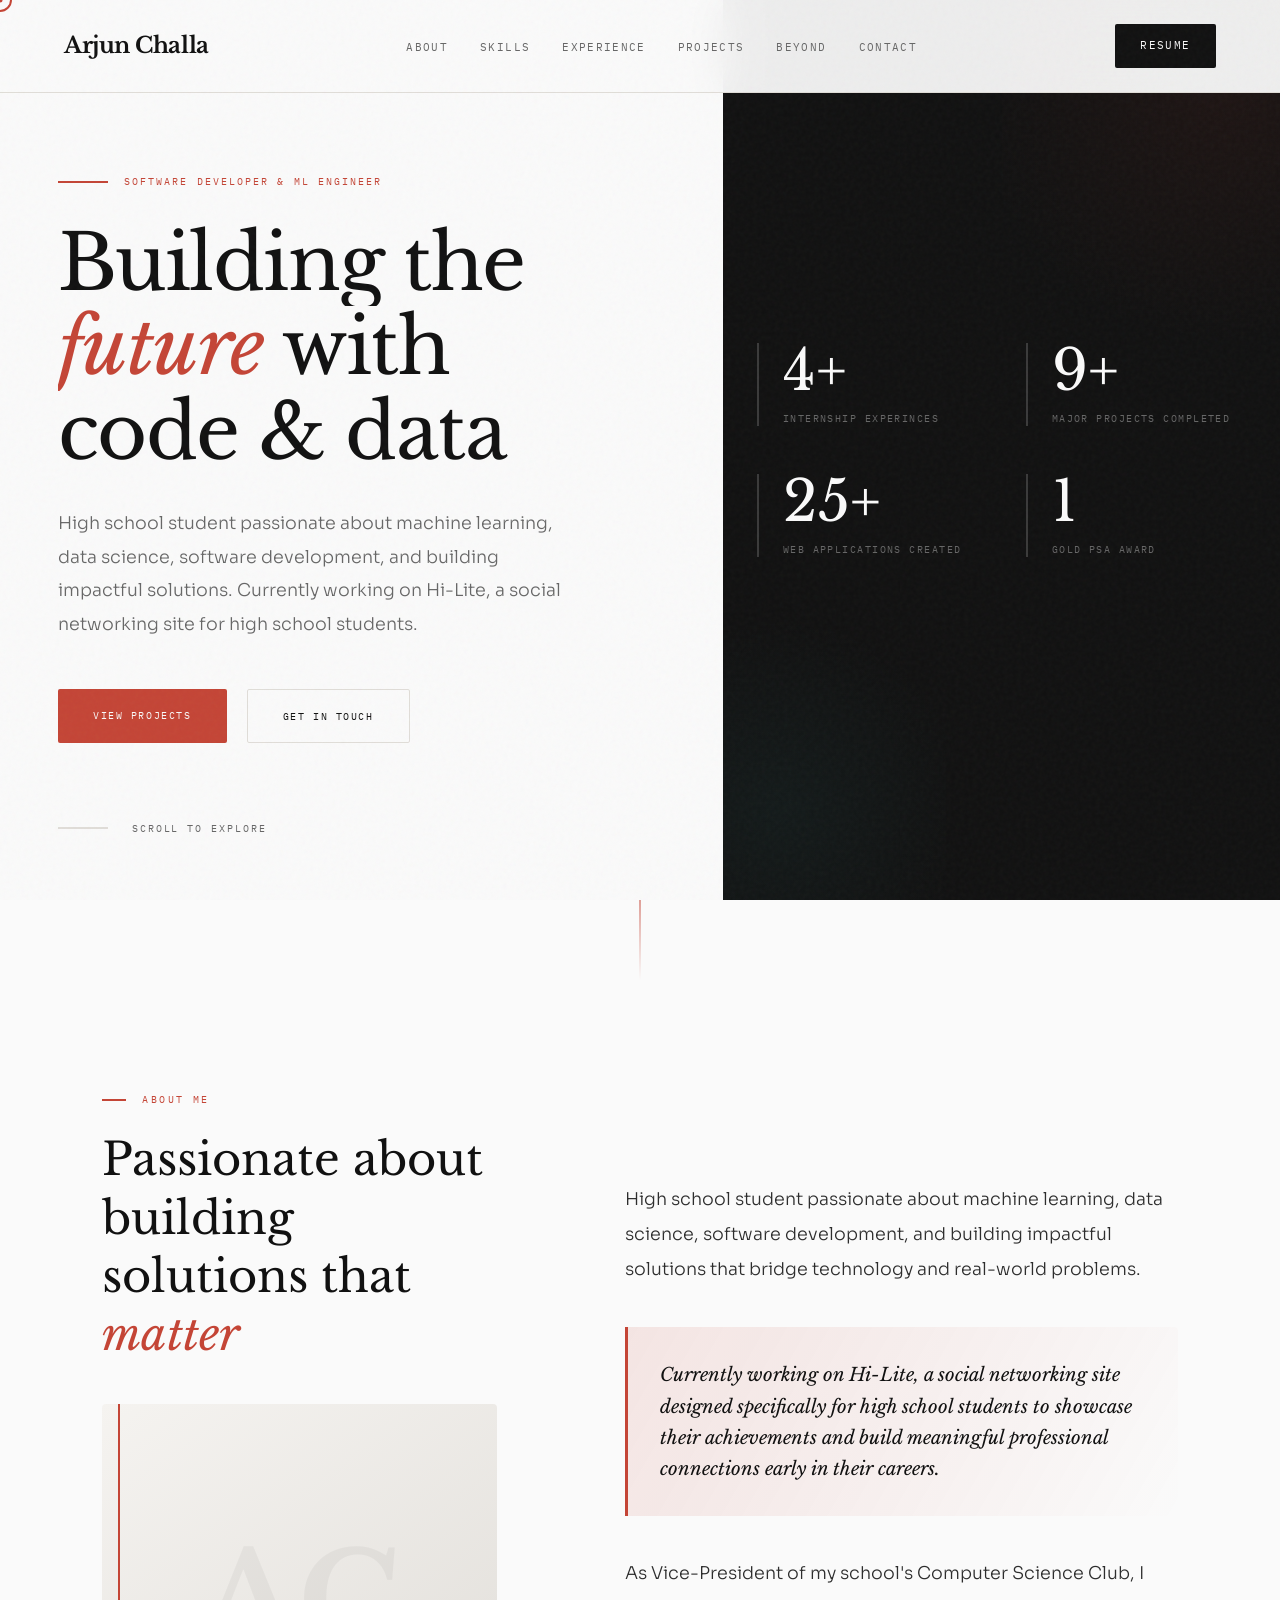
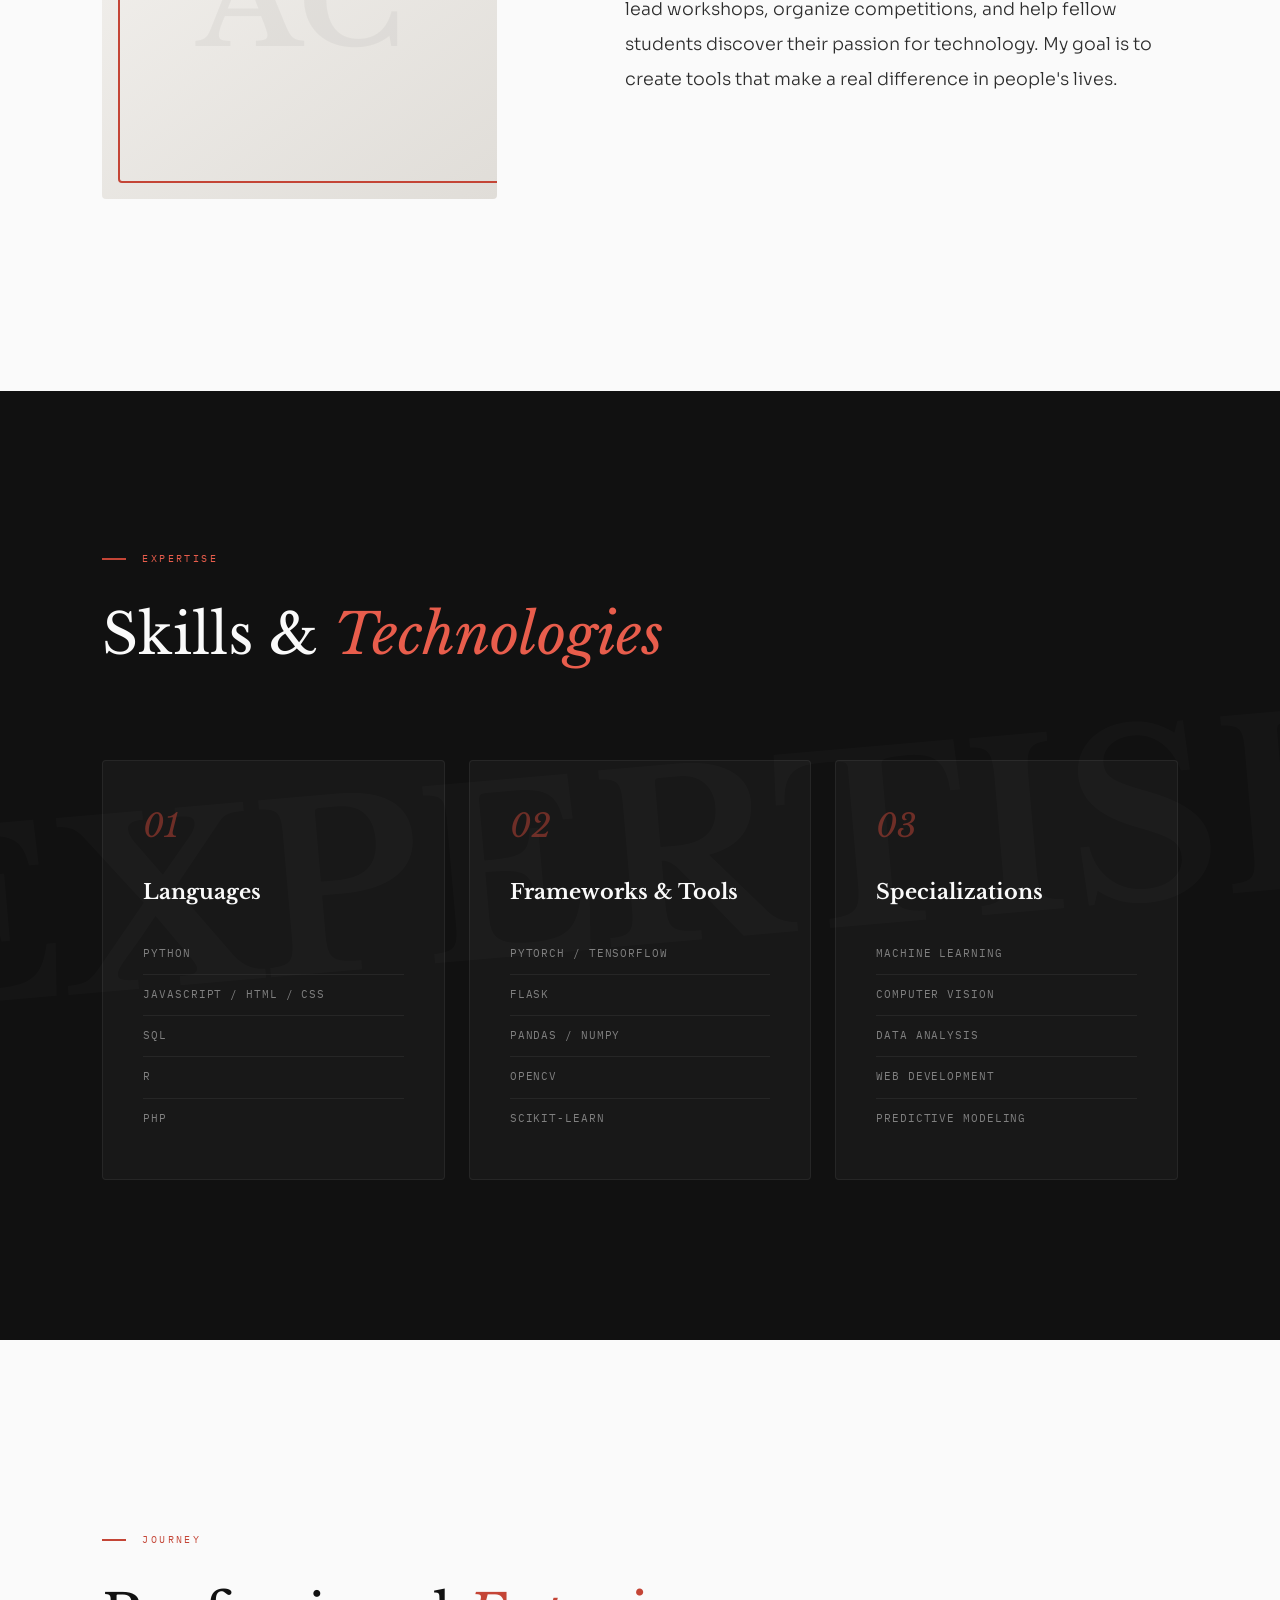
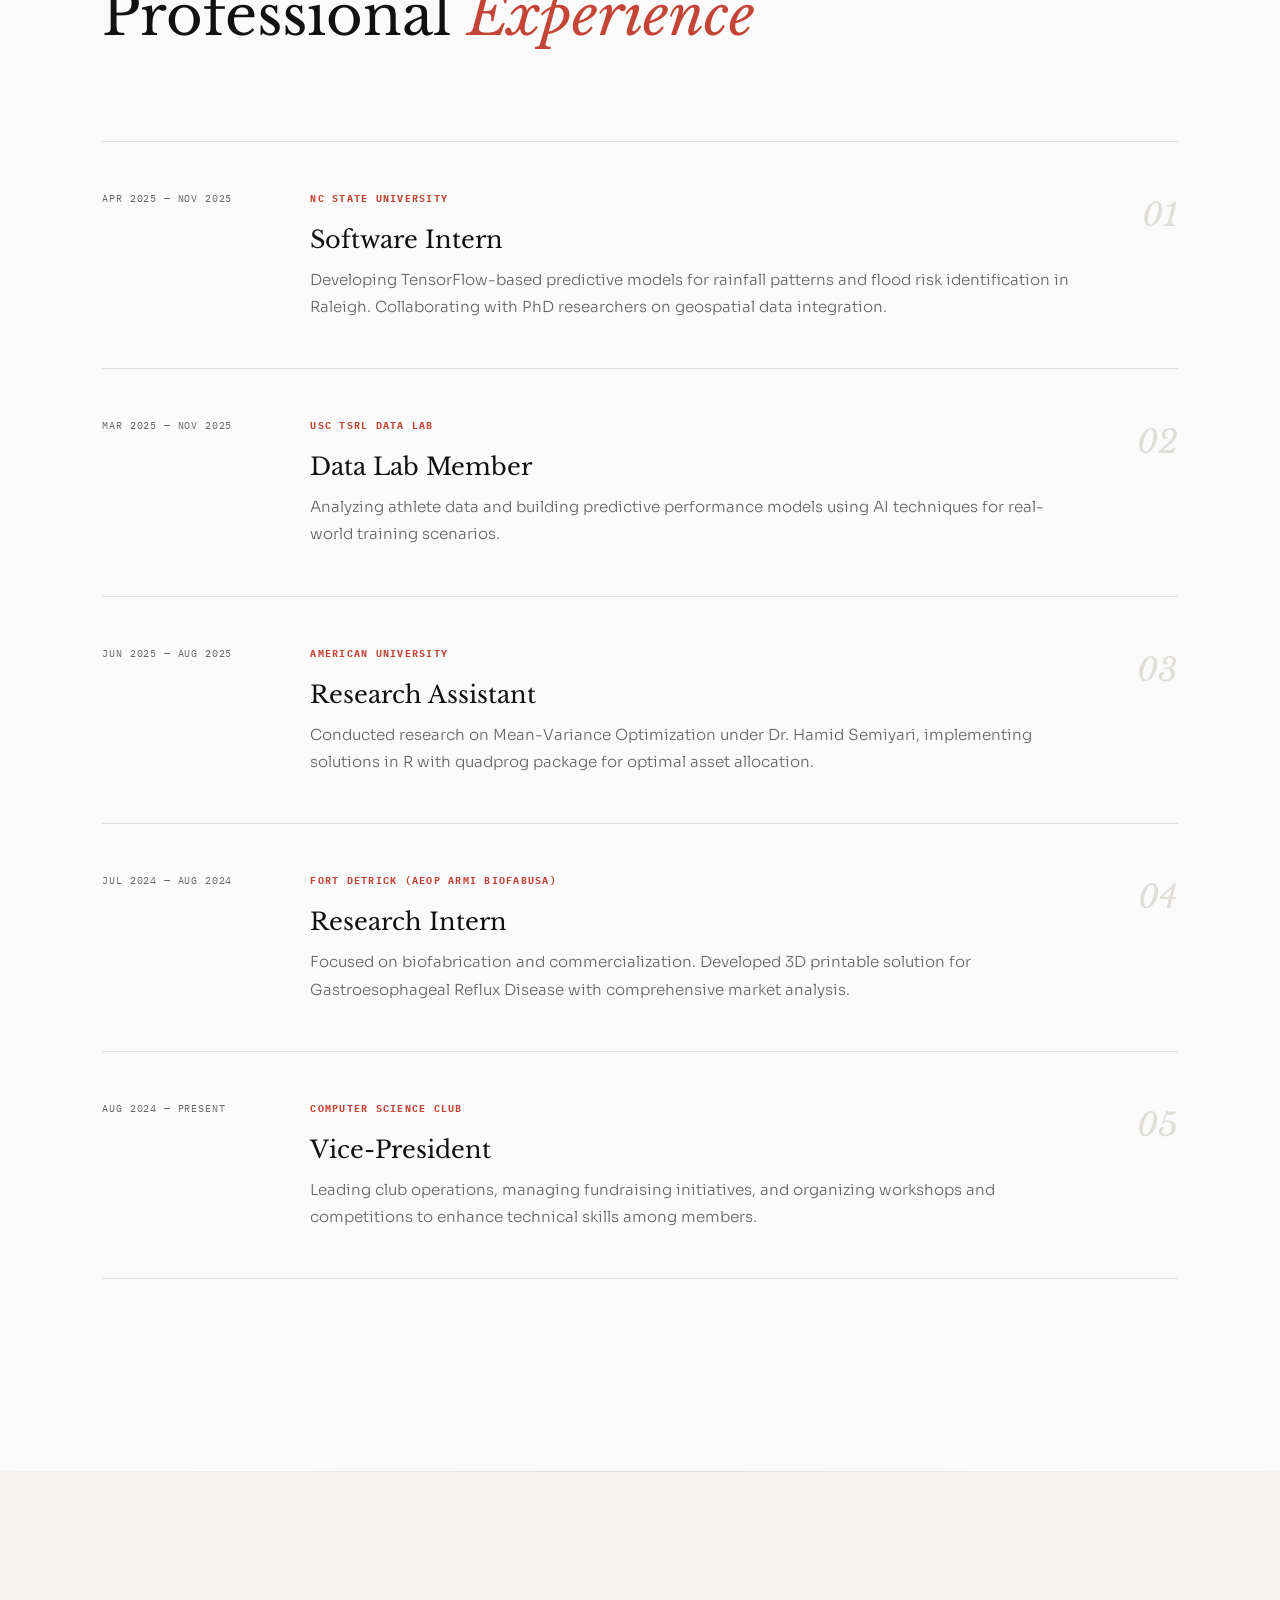
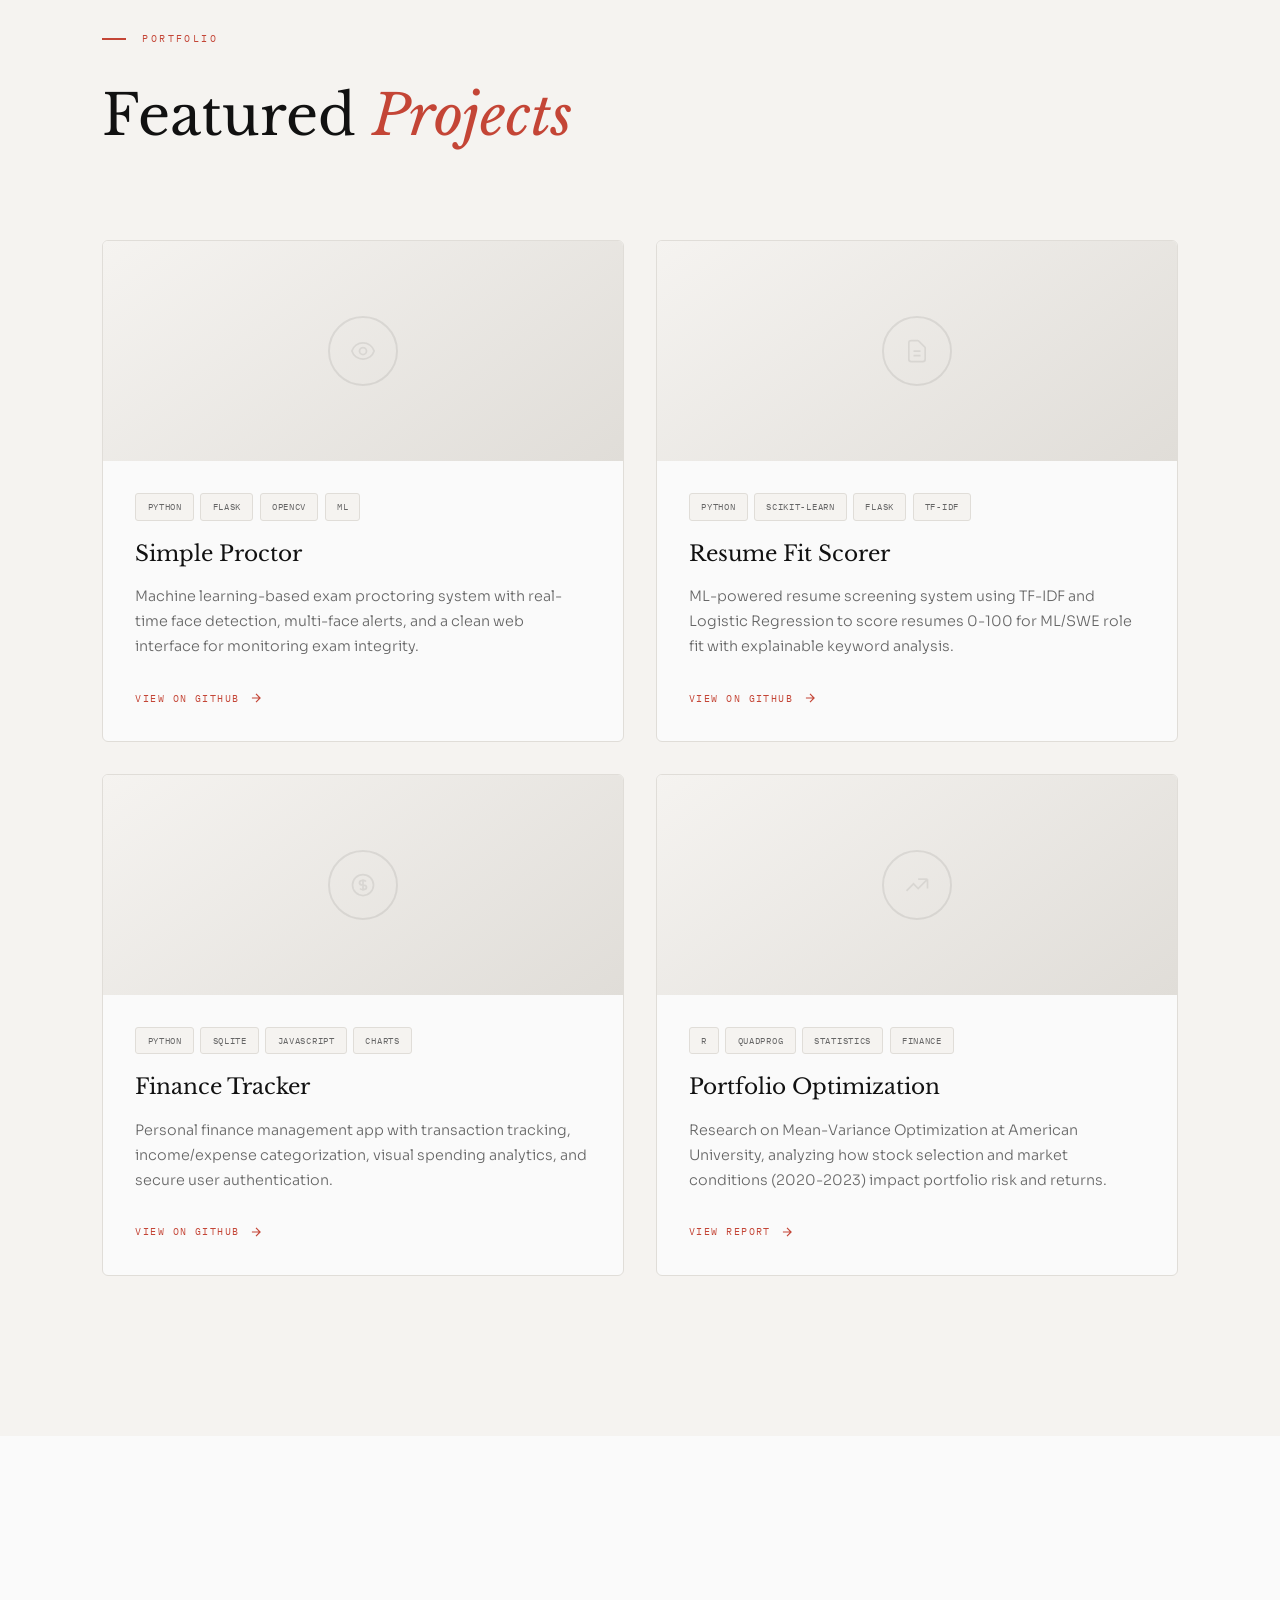
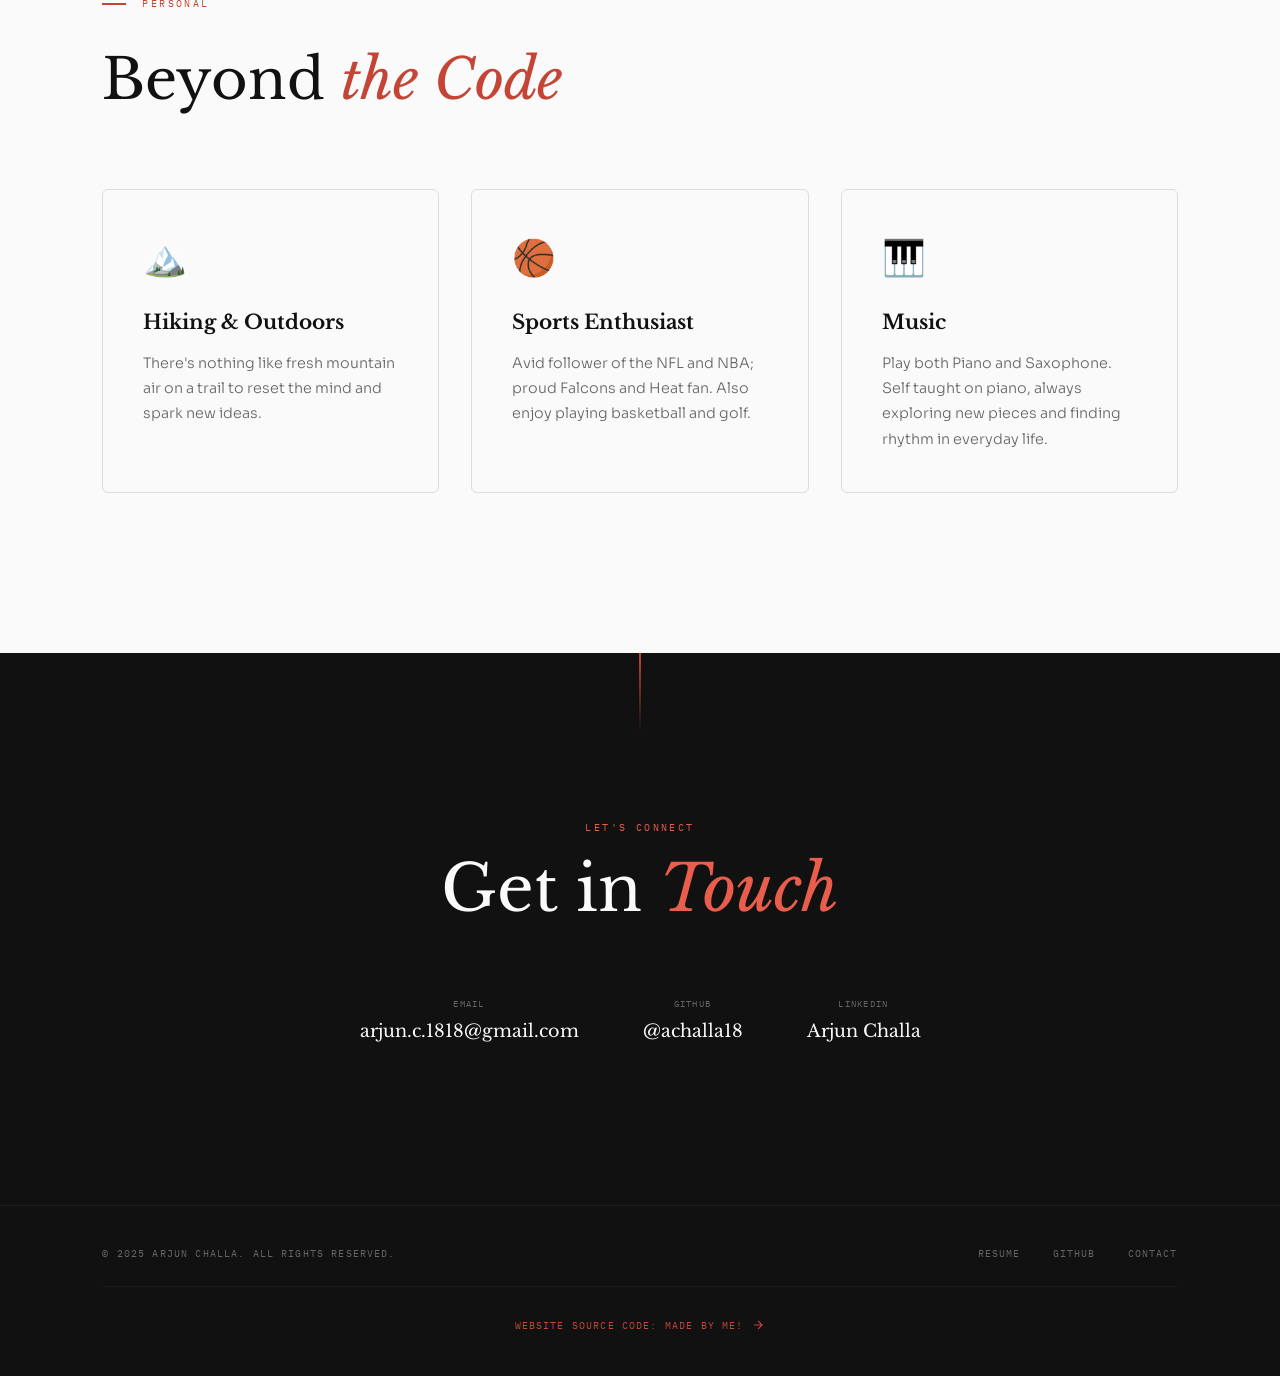
==== old.html @ 605c1993 "Rename index.html to old.html" ====
<!DOCTYPE html>
<html lang="en">
<head>
    <meta charset="UTF-8">
    <meta name="viewport" content="width=device-width, initial-scale=1.0">
    <title>Arjun Challa — Machine Learning Research & Product Development</title>
    <link rel="preconnect" href="https://fonts.googleapis.com">
    <link rel="preconnect" href="https://fonts.gstatic.com" crossorigin>
    <link href="https://fonts.googleapis.com/css2?family=Libre+Baskerville:ital,wght@0,400;0,700;1,400&family=IBM+Plex+Mono:wght@400;500;600&family=Sora:wght@300;400;500;600;700&display=swap" rel="stylesheet">
    <style>
        * {
            margin: 0;
            padding: 0;
            box-sizing: border-box;
        }

        :root {
            --snow: #FAFAFA;
            --snow-warm: #F5F3F0;
            --ink: #111111;
            --ink-light: #2D2D2D;
            --ink-muted: #666666;
            --rust: #C44536;
            --rust-light: #E85D4C;
            --rust-glow: rgba(196, 69, 54, 0.12);
            --teal: #2A6B6B;
            --border: #E0DDD8;
            --border-dark: #3A3A3A;
            
            --font-display: 'Libre Baskerville', Georgia, serif;
            --font-mono: 'IBM Plex Mono', monospace;
            --font-body: 'Sora', -apple-system, sans-serif;
            
            --ease-out-expo: cubic-bezier(0.16, 1, 0.3, 1);
            --ease-in-out: cubic-bezier(0.65, 0, 0.35, 1);
        }

        html {
            scroll-behavior: smooth;
        }

        body {
            font-family: var(--font-body);
            background: var(--snow);
            color: var(--ink);
            line-height: 1.6;
            overflow-x: hidden;
            cursor: none;
        }

        /* Custom Cursor */
        .cursor {
            width: 24px;
            height: 24px;
            border: 2px solid var(--rust);
            border-radius: 50%;
            position: fixed;
            pointer-events: none;
            z-index: 9999;
            transition: transform 0.2s var(--ease-out-expo), 
                        opacity 0.2s ease,
                        background 0.25s ease,
                        border-color 0.25s ease;
            transform: translate(-50%, -50%);
        }

        .cursor.hover {
            transform: translate(-50%, -50%) scale(1.6);
            background: var(--rust-glow);
            border-color: var(--rust-light);
        }

        .cursor-dot {
            width: 5px;
            height: 5px;
            background: var(--rust);
            border-radius: 50%;
            position: fixed;
            pointer-events: none;
            z-index: 9999;
            transform: translate(-50%, -50%);
            transition: transform 0.1s ease;
        }

        ::selection {
            background: var(--rust);
            color: var(--snow);
        }

        /* Noise Texture Overlay */
        .noise {
            position: fixed;
            top: 0;
            left: 0;
            width: 100%;
            height: 100%;
            pointer-events: none;
            z-index: 9998;
            opacity: 0.035;
            background-image: url("data:image/svg+xml,%3Csvg viewBox='0 0 256 256' xmlns='http://www.w3.org/2000/svg'%3E%3Cfilter id='noise'%3E%3CfeTurbulence type='fractalNoise' baseFrequency='0.8' numOctaves='4' stitchTiles='stitch'/%3E%3C/filter%3E%3Crect width='100%25' height='100%25' filter='url(%23noise)'/%3E%3C/svg%3E");
        }

        /* ===== NAVIGATION ===== */
        nav {
            position: fixed;
            top: 0;
            left: 0;
            right: 0;
            z-index: 1000;
            padding: 1.5rem 5%;
            display: flex;
            justify-content: space-between;
            align-items: center;
            background: rgba(250, 250, 250, 0.95);
            backdrop-filter: blur(20px);
            border-bottom: 1px solid var(--border);
            transition: all 0.4s var(--ease-out-expo);
        }

        nav.scrolled {
            padding: 1rem 5%;
            background: rgba(250, 250, 250, 0.98);
            box-shadow: 0 4px 20px rgba(0, 0, 0, 0.06);
        }

        .nav-logo {
            font-family: var(--font-display);
            font-size: 1.4rem;
            font-weight: 700;
            color: var(--ink);
            text-decoration: none;
            letter-spacing: -0.02em;
        }

        .nav-links {
            display: flex;
            gap: 2rem;
            list-style: none;
        }

        .nav-links a {
            font-family: var(--font-mono);
            font-size: 0.7rem;
            text-transform: uppercase;
            letter-spacing: 0.12em;
            color: var(--ink-muted);
            text-decoration: none;
            position: relative;
            padding: 0.5rem 0;
            transition: color 0.3s ease;
        }

        .nav-links a::before {
            content: '';
            position: absolute;
            bottom: 0;
            left: 0;
            width: 100%;
            height: 2px;
            background: var(--rust);
            transform: scaleX(0);
            transform-origin: right;
            transition: transform 0.4s var(--ease-out-expo);
        }

        .nav-links a:hover {
            color: var(--ink);
        }

        .nav-links a:hover::before {
            transform: scaleX(1);
            transform-origin: left;
        }

        .nav-resume {
            font-family: var(--font-mono);
            font-size: 0.7rem;
            text-transform: uppercase;
            letter-spacing: 0.12em;
            color: var(--snow);
            background: var(--ink);
            text-decoration: none;
            padding: 0.8rem 1.6rem;
            border-radius: 2px;
            transition: all 0.3s ease;
        }

        .nav-resume:hover {
            background: var(--rust);
        }

        /* ===== HERO SECTION ===== */
        .hero {
            min-height: 100vh;
            display: grid;
            grid-template-columns: 1.3fr 1fr;
            position: relative;
            overflow: hidden;
        }

        .hero-left {
            display: flex;
            flex-direction: column;
            justify-content: center;
            padding: 9rem 5% 8rem 8%;
            position: relative;
        }

        .hero-badge {
            display: inline-flex;
            align-items: center;
            gap: 1rem;
            font-family: var(--font-mono);
            font-size: 0.65rem;
            text-transform: uppercase;
            letter-spacing: 0.2em;
            color: var(--rust);
            margin-bottom: 2rem;
            opacity: 0;
            transform: translateY(20px);
            animation: fadeUp 0.8s var(--ease-out-expo) forwards 0.2s;
        }

        .hero-badge::before {
            content: '';
            width: 50px;
            height: 2px;
            background: var(--rust);
        }

        .hero-name {
            font-family: var(--font-display);
            font-size: clamp(2.8rem, 6vw, 4.8rem);
            font-weight: 400;
            color: var(--ink);
            line-height: 1.1;
            margin-bottom: 2rem;
            letter-spacing: -0.02em;
            opacity: 0;
            transform: translateY(40px);
            animation: fadeUp 1s var(--ease-out-expo) forwards 0.4s;
        }

        .hero-name .line {
            display: block;
            overflow: hidden;
        }

        .hero-name em {
            font-style: italic;
            color: var(--rust);
        }

        .hero-tagline {
            font-size: 1.1rem;
            font-weight: 300;
            color: var(--ink-muted);
            max-width: 520px;
            line-height: 1.9;
            opacity: 0;
            transform: translateY(30px);
            animation: fadeUp 0.8s var(--ease-out-expo) forwards 0.6s;
        }

        .hero-cta {
            margin-top: 3rem;
            display: flex;
            gap: 1.25rem;
            opacity: 0;
            transform: translateY(30px);
            animation: fadeUp 0.8s var(--ease-out-expo) forwards 0.8s;
        }

        .btn {
            font-family: var(--font-mono);
            font-size: 0.65rem;
            text-transform: uppercase;
            letter-spacing: 0.15em;
            padding: 1.1rem 2.2rem;
            text-decoration: none;
            transition: all 0.4s var(--ease-out-expo);
            position: relative;
            overflow: hidden;
            border-radius: 2px;
        }

        .btn-primary {
            background: var(--rust);
            color: var(--snow);
            border: none;
        }

        .btn-primary:hover {
            background: var(--rust-light);
            transform: translateY(-2px);
            box-shadow: 0 10px 30px var(--rust-glow);
        }

        .btn-outline {
            background: transparent;
            color: var(--ink);
            border: 1.5px solid var(--border);
        }

        .btn-outline:hover {
            border-color: var(--ink);
            background: var(--ink);
            color: var(--snow);
        }

        .hero-right {
            background: var(--ink);
            display: flex;
            flex-direction: column;
            justify-content: center;
            padding: 8rem 6%;
            position: relative;
            overflow: hidden;
        }

        .hero-right::before {
            content: '';
            position: absolute;
            top: -30%;
            right: -30%;
            width: 80%;
            height: 80%;
            background: radial-gradient(circle, var(--rust-glow) 0%, transparent 60%);
            opacity: 0.6;
        }

        .hero-right::after {
            content: '';
            position: absolute;
            bottom: -20%;
            left: -20%;
            width: 60%;
            height: 60%;
            background: radial-gradient(circle, rgba(42, 107, 107, 0.1) 0%, transparent 60%);
        }

        .hero-visual {
            position: relative;
            z-index: 1;
        }

        .hero-stats {
            display: grid;
            grid-template-columns: 1fr 1fr;
            gap: 3rem;
        }

        .stat {
            position: relative;
            padding-left: 1.5rem;
            border-left: 2px solid var(--border-dark);
            opacity: 0;
            transform: translateY(30px);
        }

        .stat:nth-child(1) { animation: fadeUp 0.8s var(--ease-out-expo) forwards 0.6s; }
        .stat:nth-child(2) { animation: fadeUp 0.8s var(--ease-out-expo) forwards 0.7s; }
        .stat:nth-child(3) { animation: fadeUp 0.8s var(--ease-out-expo) forwards 0.8s; }
        .stat:nth-child(4) { animation: fadeUp 0.8s var(--ease-out-expo) forwards 0.9s; }

        .stat-number {
            font-family: var(--font-display);
            font-size: 3.5rem;
            font-weight: 400;
            color: var(--snow);
            line-height: 1;
            margin-bottom: 0.75rem;
        }

        .stat-label {
            font-family: var(--font-mono);
            font-size: 0.6rem;
            text-transform: uppercase;
            letter-spacing: 0.15em;
            color: var(--ink-muted);
        }

        .hero-scroll {
            position: absolute;
            bottom: 4rem;
            left: 8%;
            display: flex;
            align-items: center;
            gap: 1.5rem;
            opacity: 0;
            animation: fadeIn 1s ease forwards 1.2s;
        }

        .scroll-line {
            width: 50px;
            height: 2px;
            background: var(--border);
            position: relative;
            overflow: hidden;
        }

        .scroll-line::after {
            content: '';
            position: absolute;
            top: 0;
            left: -100%;
            width: 100%;
            height: 100%;
            background: var(--rust);
            animation: scrollLine 2s ease infinite;
        }

        .hero-scroll span {
            font-family: var(--font-mono);
            font-size: 0.6rem;
            text-transform: uppercase;
            letter-spacing: 0.2em;
            color: var(--ink-muted);
        }

        /* ===== ABOUT SECTION ===== */
        .about {
            padding: 12rem 8%;
            display: grid;
            grid-template-columns: 1fr 1.4fr;
            gap: 8rem;
            align-items: center;
            position: relative;
        }

        .about::before {
            content: '';
            position: absolute;
            top: 0;
            left: 50%;
            transform: translateX(-50%);
            width: 1px;
            height: 80px;
            background: linear-gradient(to bottom, var(--rust), transparent);
        }

        .section-label {
            font-family: var(--font-mono);
            font-size: 0.6rem;
            text-transform: uppercase;
            letter-spacing: 0.25em;
            color: var(--rust);
            margin-bottom: 1.5rem;
            display: flex;
            align-items: center;
            gap: 1rem;
        }

        .section-label::before {
            content: '';
            width: 24px;
            height: 2px;
            background: var(--rust);
        }

        .about-left {
            position: relative;
        }

        .about-title {
            font-family: var(--font-display);
            font-size: clamp(2rem, 3.5vw, 2.8rem);
            font-weight: 400;
            line-height: 1.3;
            margin-bottom: 2rem;
        }

        .about-title em {
            font-style: italic;
            color: var(--rust);
        }

        .about-image {
            width: 100%;
            aspect-ratio: 1/1;
            background: linear-gradient(145deg, var(--snow-warm), var(--border));
            position: relative;
            overflow: hidden;
            margin-top: 2.5rem;
            border-radius: 4px;
        }

        .about-image::before {
            content: 'AC';
            position: absolute;
            top: 50%;
            left: 50%;
            transform: translate(-50%, -50%);
            font-family: var(--font-display);
            font-size: 8rem;
            font-weight: 700;
            color: var(--ink);
            opacity: 0.04;
        }

        .about-image-accent {
            position: absolute;
            top: -1rem;
            right: -1rem;
            width: 100%;
            height: 100%;
            border: 2px solid var(--rust);
            border-radius: 4px;
            z-index: -1;
        }

        .about-content {
            padding-top: 1rem;
        }

        .about-text {
            font-size: 1.1rem;
            font-weight: 300;
            line-height: 2;
            color: var(--ink-light);
        }

        .about-text p {
            margin-bottom: 1.75rem;
        }

        .about-highlight {
            background: linear-gradient(120deg, var(--rust-glow) 0%, transparent 100%);
            padding: 2rem;
            border-left: 3px solid var(--rust);
            margin: 2.5rem 0;
            border-radius: 0 4px 4px 0;
        }

        .about-highlight p {
            font-family: var(--font-display);
            font-style: italic;
            font-size: 1.15rem;
            color: var(--ink);
            margin: 0;
            line-height: 1.7;
        }

        /* ===== SKILLS SECTION ===== */
        .skills {
            background: var(--ink);
            padding: 10rem 8%;
            position: relative;
            overflow: hidden;
        }

        .skills::before {
            content: 'EXPERTISE';
            position: absolute;
            top: 50%;
            left: 50%;
            transform: translate(-50%, -50%) rotate(-5deg);
            font-family: var(--font-display);
            font-size: 18vw;
            font-weight: 700;
            color: var(--snow);
            opacity: 0.015;
            white-space: nowrap;
            pointer-events: none;
        }

        .skills-header {
            display: flex;
            justify-content: space-between;
            align-items: end;
            margin-bottom: 5rem;
            position: relative;
            z-index: 1;
        }

        .skills-title {
            font-family: var(--font-display);
            font-size: clamp(2.2rem, 4.5vw, 3.5rem);
            font-weight: 400;
            color: var(--snow);
        }

        .skills-title em {
            font-style: italic;
            color: var(--rust-light);
        }

        .skills-grid {
            display: grid;
            grid-template-columns: repeat(3, 1fr);
            gap: 1.5rem;
            position: relative;
            z-index: 1;
        }

        .skill-card {
            background: rgba(255, 255, 255, 0.03);
            border: 1px solid rgba(255, 255, 255, 0.06);
            padding: 2.5rem;
            transition: all 0.5s var(--ease-out-expo);
            position: relative;
            overflow: hidden;
            border-radius: 4px;
        }

        .skill-card::before {
            content: '';
            position: absolute;
            top: 0;
            left: 0;
            width: 100%;
            height: 100%;
            background: linear-gradient(135deg, var(--rust-glow), transparent);
            opacity: 0;
            transition: opacity 0.5s ease;
        }

        .skill-card:hover::before {
            opacity: 1;
        }

        .skill-card:hover {
            transform: translateY(-8px);
            border-color: var(--rust);
            box-shadow: 0 20px 40px rgba(196, 69, 54, 0.1);
        }

        .skill-number {
            font-family: var(--font-display);
            font-size: 2rem;
            font-style: italic;
            color: var(--rust);
            opacity: 0.5;
            margin-bottom: 1.5rem;
        }

        .skill-name {
            font-family: var(--font-display);
            font-size: 1.3rem;
            color: var(--snow);
            margin-bottom: 1.5rem;
        }

        .skill-list {
            list-style: none;
        }

        .skill-list li {
            font-family: var(--font-mono);
            font-size: 0.7rem;
            text-transform: uppercase;
            letter-spacing: 0.08em;
            color: rgba(255, 255, 255, 0.45);
            padding: 0.7rem 0;
            border-bottom: 1px solid rgba(255, 255, 255, 0.06);
            transition: all 0.3s ease;
        }

        .skill-list li:hover {
            color: var(--rust-light);
            padding-left: 0.75rem;
        }

        .skill-list li:last-child {
            border-bottom: none;
        }

        /* ===== EXPERIENCE SECTION ===== */
        .experience {
            padding: 12rem 8%;
        }

        .experience-header {
            margin-bottom: 5rem;
        }

        .experience-title {
            font-family: var(--font-display);
            font-size: clamp(2.2rem, 4.5vw, 3.5rem);
            font-weight: 400;
        }

        .experience-title em {
            font-style: italic;
            color: var(--rust);
        }

        .experience-list {
            border-top: 1px solid var(--border);
        }

        .experience-item {
            display: grid;
            grid-template-columns: 160px 1fr 60px;
            gap: 3rem;
            padding: 3rem 0;
            border-bottom: 1px solid var(--border);
            transition: all 0.5s var(--ease-out-expo);
            position: relative;
        }

        .experience-item::before {
            content: '';
            position: absolute;
            left: 0;
            top: 0;
            width: 0;
            height: 100%;
            background: linear-gradient(90deg, var(--rust-glow), transparent);
            transition: width 0.5s var(--ease-out-expo);
        }

        .experience-item:hover::before {
            width: 100%;
        }

        .experience-item:hover {
            padding-left: 1.5rem;
        }

        .experience-date {
            font-family: var(--font-mono);
            font-size: 0.65rem;
            text-transform: uppercase;
            letter-spacing: 0.08em;
            color: var(--ink-muted);
            position: relative;
            z-index: 1;
        }

        .experience-content {
            position: relative;
            z-index: 1;
        }

        .experience-content h3 {
            font-family: var(--font-display);
            font-size: 1.5rem;
            font-weight: 400;
            margin-bottom: 0.4rem;
        }

        .experience-content h4 {
            font-family: var(--font-mono);
            font-size: 0.65rem;
            text-transform: uppercase;
            letter-spacing: 0.12em;
            color: var(--rust);
            margin-bottom: 0.9rem;
        }

        .experience-content p {
            color: var(--ink-muted);
            line-height: 1.8;
            font-weight: 300;
            font-size: 0.95rem;
        }

        .experience-index {
            font-family: var(--font-display);
            font-size: 2rem;
            font-style: italic;
            color: var(--border);
            text-align: right;
            transition: color 0.4s ease;
            position: relative;
            z-index: 1;
        }

        .experience-item:hover .experience-index {
            color: var(--rust);
        }

        /* ===== PROJECTS SECTION ===== */
        .projects {
            background: var(--snow-warm);
            padding: 10rem 8%;
            position: relative;
            overflow: hidden;
        }

        .projects::before {
            content: '';
            position: absolute;
            top: 0;
            left: 0;
            width: 100%;
            height: 1px;
            background: linear-gradient(90deg, transparent, var(--border), transparent);
        }

        .projects-header {
            margin-bottom: 5rem;
            display: flex;
            justify-content: space-between;
            align-items: end;
        }

        .projects-title {
            font-family: var(--font-display);
            font-size: clamp(2.2rem, 4.5vw, 3.5rem);
            font-weight: 400;
        }

        .projects-title em {
            font-style: italic;
            color: var(--rust);
        }

        .projects-grid {
            display: grid;
            grid-template-columns: repeat(2, 1fr);
            gap: 2rem;
        }

        .project-card {
            background: var(--snow);
            border: 1px solid var(--border);
            transition: all 0.5s var(--ease-out-expo);
            position: relative;
            overflow: hidden;
            border-radius: 6px;
        }

        .project-card::before {
            content: '';
            position: absolute;
            top: 0;
            left: 0;
            width: 100%;
            height: 3px;
            background: var(--rust);
            transform: scaleX(0);
            transform-origin: left;
            transition: transform 0.5s var(--ease-out-expo);
        }

        .project-card:hover::before {
            transform: scaleX(1);
        }

        .project-card:hover {
            transform: translateY(-12px);
            box-shadow: 0 30px 60px rgba(0,0,0,0.1);
            border-color: transparent;
        }

        .project-image {
            height: 220px;
            background: linear-gradient(145deg, var(--snow-warm), var(--border));
            display: flex;
            align-items: center;
            justify-content: center;
            position: relative;
            overflow: hidden;
        }

        .project-image::after {
            content: '';
            position: absolute;
            top: 0;
            left: 0;
            width: 100%;
            height: 100%;
            background: var(--ink);
            opacity: 0;
            transition: opacity 0.5s ease;
        }

        .project-card:hover .project-image::after {
            opacity: 0.02;
        }

        .project-image-icon {
            width: 70px;
            height: 70px;
            border: 2px solid var(--ink);
            border-radius: 50%;
            display: flex;
            align-items: center;
            justify-content: center;
            opacity: 0.08;
            transition: all 0.5s var(--ease-out-expo);
        }

        .project-card:hover .project-image-icon {
            opacity: 0.15;
            transform: scale(1.15);
            border-color: var(--rust);
        }

        .project-image-icon svg {
            width: 28px;
            height: 28px;
        }

        .project-body {
            padding: 2rem;
        }

        .project-tags {
            display: flex;
            flex-wrap: wrap;
            gap: 0.4rem;
            margin-bottom: 1rem;
        }

        .project-tag {
            font-family: var(--font-mono);
            font-size: 0.55rem;
            text-transform: uppercase;
            letter-spacing: 0.08em;
            padding: 0.35rem 0.7rem;
            background: var(--snow-warm);
            border: 1px solid var(--border);
            color: var(--ink-muted);
            border-radius: 3px;
            transition: all 0.3s ease;
        }

        .project-card:hover .project-tag {
            border-color: var(--rust);
            color: var(--rust);
        }

        .project-name {
            font-family: var(--font-display);
            font-size: 1.35rem;
            font-weight: 400;
            margin-bottom: 0.8rem;
        }

        .project-desc {
            font-size: 0.9rem;
            font-weight: 300;
            color: var(--ink-muted);
            line-height: 1.75;
            margin-bottom: 1.5rem;
        }

        .project-link {
            font-family: var(--font-mono);
            font-size: 0.6rem;
            text-transform: uppercase;
            letter-spacing: 0.15em;
            color: var(--rust);
            text-decoration: none;
            display: inline-flex;
            align-items: center;
            gap: 0.6rem;
            transition: gap 0.3s var(--ease-out-expo);
        }

        .project-link:hover {
            gap: 1rem;
        }

        .project-link svg {
            width: 14px;
            height: 14px;
            transition: transform 0.3s ease;
        }

        .project-link:hover svg {
            transform: translateX(4px);
        }

        /* ===== BEYOND SECTION ===== */
        .beyond {
            padding: 10rem 8%;
        }

        .beyond-header {
            margin-bottom: 4rem;
        }

        .beyond-title {
            font-family: var(--font-display);
            font-size: clamp(2.2rem, 4.5vw, 3.5rem);
            font-weight: 400;
        }

        .beyond-title em {
            font-style: italic;
            color: var(--rust);
        }

        .beyond-grid {
            display: grid;
            grid-template-columns: repeat(3, 1fr);
            gap: 2rem;
        }

        .beyond-card {
            padding: 2.5rem;
            border: 1px solid var(--border);
            transition: all 0.4s var(--ease-out-expo);
            position: relative;
            overflow: hidden;
            border-radius: 6px;
        }

        .beyond-card::before {
            content: '';
            position: absolute;
            bottom: 0;
            left: 0;
            width: 100%;
            height: 3px;
            background: var(--rust);
            transform: scaleX(0);
            transform-origin: left;
            transition: transform 0.4s var(--ease-out-expo);
        }

        .beyond-card:hover::before {
            transform: scaleX(1);
        }

        .beyond-card:hover {
            transform: translateY(-6px);
            border-color: var(--ink-light);
            box-shadow: 0 20px 40px rgba(0,0,0,0.05);
        }

        .beyond-icon {
            font-size: 2.2rem;
            margin-bottom: 1.25rem;
            filter: grayscale(15%);
            transition: all 0.3s ease;
        }

        .beyond-card:hover .beyond-icon {
            filter: grayscale(0%);
            transform: scale(1.15);
        }

        .beyond-card h3 {
            font-family: var(--font-display);
            font-size: 1.25rem;
            margin-bottom: 0.8rem;
        }

        .beyond-card p {
            font-size: 0.9rem;
            font-weight: 300;
            color: var(--ink-muted);
            line-height: 1.75;
        }

        /* ===== CONTACT SECTION ===== */
        .contact {
            background: var(--ink);
            padding: 10rem 8%;
            text-align: center;
            position: relative;
            overflow: hidden;
        }

        .contact::before {
            content: '';
            position: absolute;
            top: 0;
            left: 50%;
            transform: translateX(-50%);
            width: 2px;
            height: 80px;
            background: linear-gradient(to bottom, var(--rust), transparent);
        }

        .contact-eyebrow {
            font-family: var(--font-mono);
            font-size: 0.6rem;
            text-transform: uppercase;
            letter-spacing: 0.25em;
            color: var(--rust-light);
            margin-bottom: 1.5rem;
        }

        .contact-title {
            font-family: var(--font-display);
            font-size: clamp(2.2rem, 6vw, 4rem);
            font-weight: 400;
            color: var(--snow);
            margin-bottom: 3.5rem;
        }

        .contact-title em {
            font-style: italic;
            color: var(--rust-light);
        }

        .contact-links {
            display: flex;
            justify-content: center;
            gap: 4rem;
            flex-wrap: wrap;
        }

        .contact-link {
            text-decoration: none;
            transition: all 0.4s var(--ease-out-expo);
        }

        .contact-link:hover {
            transform: translateY(-5px);
        }

        .contact-link-label {
            font-family: var(--font-mono);
            font-size: 0.55rem;
            text-transform: uppercase;
            letter-spacing: 0.15em;
            color: var(--ink-muted);
            display: block;
            margin-bottom: 0.4rem;
        }

        .contact-link-value {
            font-family: var(--font-display);
            font-size: 1.1rem;
            color: var(--snow);
            transition: color 0.3s ease;
        }

        .contact-link:hover .contact-link-value {
            color: var(--rust-light);
        }

        /* ===== FOOTER ===== */
        footer {
            background: var(--ink);
            padding: 2.5rem 8%;
            border-top: 1px solid rgba(255, 255, 255, 0.06);
        }

        .footer-main {
            display: flex;
            justify-content: space-between;
            align-items: center;
            margin-bottom: 1.5rem;
        }

        .footer-text {
            font-family: var(--font-mono);
            font-size: 0.6rem;
            text-transform: uppercase;
            letter-spacing: 0.12em;
            color: var(--ink-muted);
        }

        .footer-links {
            display: flex;
            gap: 2rem;
        }

        .footer-links a {
            font-family: var(--font-mono);
            font-size: 0.6rem;
            text-transform: uppercase;
            letter-spacing: 0.12em;
            color: var(--ink-muted);
            text-decoration: none;
            transition: color 0.3s ease;
        }

        .footer-links a:hover {
            color: var(--snow);
        }

        .footer-source {
            text-align: center;
            padding-top: 1.5rem;
            border-top: 1px solid rgba(255, 255, 255, 0.04);
        }

        .footer-source a {
            font-family: var(--font-mono);
            font-size: 0.6rem;
            text-transform: uppercase;
            letter-spacing: 0.12em;
            color: var(--rust);
            text-decoration: none;
            transition: all 0.3s ease;
            display: inline-flex;
            align-items: center;
            gap: 0.5rem;
        }

        .footer-source a:hover {
            color: var(--rust-light);
            gap: 0.75rem;
        }

        .footer-source a svg {
            width: 14px;
            height: 14px;
        }

        /* ===== ANIMATIONS ===== */
        @keyframes fadeUp {
            to {
                opacity: 1;
                transform: translateY(0);
            }
        }

        @keyframes fadeIn {
            to {
                opacity: 1;
            }
        }

        @keyframes scrollLine {
            0% { left: -100%; }
            100% { left: 100%; }
        }

        /* ===== SCROLL ANIMATIONS ===== */
        .reveal {
            opacity: 0;
            transform: translateY(40px);
            transition: all 0.8s var(--ease-out-expo);
        }

        .reveal.visible {
            opacity: 1;
            transform: translateY(0);
        }

        .reveal-delay-1 { transition-delay: 0.1s; }
        .reveal-delay-2 { transition-delay: 0.2s; }
        .reveal-delay-3 { transition-delay: 0.3s; }
        .reveal-delay-4 { transition-delay: 0.4s; }

        /* ===== RESPONSIVE ===== */
        @media (max-width: 1200px) {
            .projects-grid {
                grid-template-columns: repeat(2, 1fr);
            }
        }

        @media (max-width: 1024px) {
            body {
                cursor: auto;
            }

            .cursor, .cursor-dot {
                display: none;
            }

            .hero {
                grid-template-columns: 1fr;
            }

            .hero-left {
                min-height: 75vh;
                padding: 10rem 6% 5rem;
            }

            .hero-right {
                padding: 4rem 6%;
            }

            .about {
                grid-template-columns: 1fr;
                gap: 4rem;
            }

            .skills-grid {
                grid-template-columns: 1fr;
            }

            .experience-item {
                grid-template-columns: 1fr;
                gap: 0.75rem;
            }

            .experience-index {
                display: none;
            }

            .projects-grid {
                grid-template-columns: 1fr;
            }

            .beyond-grid {
                grid-template-columns: 1fr;
            }
        }

        @media (max-width: 768px) {
            nav {
                padding: 1.25rem 5%;
            }

            .nav-links {
                display: none;
            }

            .hero-name {
                font-size: 2.2rem;
            }

            .hero-stats {
                grid-template-columns: 1fr 1fr;
                gap: 2rem;
            }

            .stat-number {
                font-size: 2.5rem;
            }

            .contact-links {
                flex-direction: column;
                gap: 2rem;
            }

            .footer-main {
                flex-direction: column;
                gap: 1.5rem;
                text-align: center;
            }
        }
    </style>
</head>
<body>
    <!-- Noise Overlay -->
    <div class="noise"></div>

    <!-- Custom Cursor -->
    <div class="cursor"></div>
    <div class="cursor-dot"></div>

    <!-- Navigation -->
    <nav id="navbar">
        <a href="#" class="nav-logo">Arjun Challa</a>
        <ul class="nav-links">
            <li><a href="#about">About</a></li>
            <li><a href="#skills">Skills</a></li>
            <li><a href="#experience">Experience</a></li>
            <li><a href="#projects">Projects</a></li>
            <li><a href="#beyond">Beyond</a></li>
            <li><a href="#contact">Contact</a></li>
        </ul>
        <a href="Arjun_Challa_Resume.pdf" class="nav-resume" target="_blank">Resume</a>
    </nav>

    <!-- Hero Section -->
    <section class="hero">
        <div class="hero-left">
            <span class="hero-badge">Software Developer & ML Engineer</span>
            <h1 class="hero-name">
                <span class="line">Building the</span>
                <span class="line"><em>future</em> with</span>
                <span class="line">code & data</span>
            </h1>
            <p class="hero-tagline">High school student passionate about machine learning, data science, software development, and building impactful solutions. Currently working on Hi-Lite, a social networking site for high school students.</p>
            <div class="hero-cta">
                <a href="#projects" class="btn btn-primary">View Projects</a>
                <a href="#contact" class="btn btn-outline">Get in Touch</a>
            </div>
            <div class="hero-scroll">
                <div class="scroll-line"></div>
                <span>Scroll to explore</span>
            </div>
        </div>
        <div class="hero-right">
            <div class="hero-visual">
                <div class="hero-stats">
                    <div class="stat">
                        <div class="stat-number">4+</div>
                        <div class="stat-label">Internship Experinces</div>
                    </div>
                    <div class="stat">
                        <div class="stat-number">9+</div>
                        <div class="stat-label">Major Projects Completed</div>
                    </div>
                    <div class="stat">
                        <div class="stat-number">25+</div>
                        <div class="stat-label">Web applications Created</div>
                    </div>
                    <div class="stat">
                        <div class="stat-number">1</div>
                        <div class="stat-label">Gold PSA Award</div>
                    </div>
                </div>
            </div>
        </div>
    </section>

    <!-- About Section -->
    <section id="about" class="about">
        <div class="about-left">
            <span class="section-label reveal">About Me</span>
            <h2 class="about-title reveal">Passionate about building solutions that <em>matter</em></h2>
            <div class="about-image reveal">
                <div class="about-image-accent"></div>
            </div>
        </div>
        <div class="about-content">
            <div class="about-text reveal">
                <p>High school student passionate about machine learning, data science, software development, and building impactful solutions that bridge technology and real-world problems.</p>
                
                <div class="about-highlight">
                    <p>Currently working on Hi-Lite, a social networking site designed specifically for high school students to showcase their achievements and build meaningful professional connections early in their careers.</p>
                </div>
                
                <p>As Vice-President of my school's Computer Science Club, I lead workshops, organize competitions, and help fellow students discover their passion for technology. My goal is to create tools that make a real difference in people's lives.</p>
            </div>
        </div>
    </section>

    <!-- Skills Section -->
    <section id="skills" class="skills">
        <div class="skills-header">
            <div>
                <span class="section-label reveal" style="color: var(--rust-light);">Expertise</span>
                <h2 class="skills-title reveal">Skills & <em>Technologies</em></h2>
            </div>
        </div>
        <div class="skills-grid">
            <div class="skill-card reveal">
                <div class="skill-number">01</div>
                <h3 class="skill-name">Languages</h3>
                <ul class="skill-list">
                    <li>Python</li>
                    <li>JavaScript / HTML / CSS</li>
                    <li>SQL</li>
                    <li>R</li>
                    <li>PHP</li>
                </ul>
            </div>
            <div class="skill-card reveal reveal-delay-1">
                <div class="skill-number">02</div>
                <h3 class="skill-name">Frameworks & Tools</h3>
                <ul class="skill-list">
                    <li>PyTorch / TensorFlow</li>
                    <li>Flask</li>
                    <li>Pandas / NumPy</li>
                    <li>OpenCV</li>
                    <li>Scikit-learn</li>
                </ul>
            </div>
            <div class="skill-card reveal reveal-delay-2">
                <div class="skill-number">03</div>
                <h3 class="skill-name">Specializations</h3>
                <ul class="skill-list">
                    <li>Machine Learning</li>
                    <li>Computer Vision</li>
                    <li>Data Analysis</li>
                    <li>Web Development</li>
                    <li>Predictive Modeling</li>
                </ul>
            </div>
        </div>
    </section>

    <!-- Experience Section -->
    <section id="experience" class="experience">
        <div class="experience-header reveal">
            <span class="section-label">Journey</span>
            <h2 class="experience-title">Professional <em>Experience</em></h2>
        </div>
        <div class="experience-list">
            <div class="experience-item reveal">
                <div class="experience-date">Apr 2025 — Nov 2025</div>
                <div class="experience-content">
                    <h4>NC State University</h4>
                    <h3>Software Intern</h3>
                    <p>Developing TensorFlow-based predictive models for rainfall patterns and flood risk identification in Raleigh. Collaborating with PhD researchers on geospatial data integration.</p>
                </div>
                <div class="experience-index">01</div>
            </div>
            <div class="experience-item reveal">
                <div class="experience-date">Mar 2025 — Nov 2025</div>
                <div class="experience-content">
                    <h4>USC TSRL Data Lab</h4>
                    <h3>Data Lab Member</h3>
                    <p>Analyzing athlete data and building predictive performance models using AI techniques for real-world training scenarios.</p>
                </div>
                <div class="experience-index">02</div>
            </div>
            <div class="experience-item reveal">
                <div class="experience-date">Jun 2025 — Aug 2025</div>
                <div class="experience-content">
                    <h4>American University</h4>
                    <h3>Research Assistant</h3>
                    <p>Conducted research on Mean-Variance Optimization under Dr. Hamid Semiyari, implementing solutions in R with quadprog package for optimal asset allocation.</p>
                </div>
                <div class="experience-index">03</div>
            </div>
            <div class="experience-item reveal">
                <div class="experience-date">Jul 2024 — Aug 2024</div>
                <div class="experience-content">
                    <h4>Fort Detrick (AEOP ARMI BioFabUSA)</h4>
                    <h3>Research Intern</h3>
                    <p>Focused on biofabrication and commercialization. Developed 3D printable solution for Gastroesophageal Reflux Disease with comprehensive market analysis.</p>
                </div>
                <div class="experience-index">04</div>
            </div>
            <div class="experience-item reveal">
                <div class="experience-date">Aug 2024 — Present</div>
                <div class="experience-content">
                    <h4>Computer Science Club</h4>
                    <h3>Vice-President</h3>
                    <p>Leading club operations, managing fundraising initiatives, and organizing workshops and competitions to enhance technical skills among members.</p>
                </div>
                <div class="experience-index">05</div>
            </div>
        </div>
    </section>

    <!-- Projects Section -->
    <section id="projects" class="projects">
        <div class="projects-header">
            <div>
                <span class="section-label reveal" style="color: var(--rust);">Portfolio</span>
                <h2 class="projects-title reveal">Featured <em>Projects</em></h2>
            </div>
        </div>
        <div class="projects-grid">
            <article class="project-card reveal">
                <div class="project-image">
                    <div class="project-image-icon">
                        <svg viewBox="0 0 24 24" fill="none" stroke="currentColor" stroke-width="1.5">
                            <path d="M15 12a3 3 0 11-6 0 3 3 0 016 0z"/>
                            <path d="M2.458 12C3.732 7.943 7.523 5 12 5c4.478 0 8.268 2.943 9.542 7-1.274 4.057-5.064 7-9.542 7-4.477 0-8.268-2.943-9.542-7z"/>
                        </svg>
                    </div>
                </div>
                <div class="project-body">
                    <div class="project-tags">
                        <span class="project-tag">Python</span>
                        <span class="project-tag">Flask</span>
                        <span class="project-tag">OpenCV</span>
                        <span class="project-tag">ML</span>
                    </div>
                    <h3 class="project-name">Simple Proctor</h3>
                    <p class="project-desc">Machine learning-based exam proctoring system with real-time face detection, multi-face alerts, and a clean web interface for monitoring exam integrity.</p>
                    <a href="https://github.com/achalla18/simple_proctor" class="project-link" target="_blank">
                        View on GitHub
                        <svg viewBox="0 0 24 24" fill="none" stroke="currentColor" stroke-width="2">
                            <path d="M5 12h14M12 5l7 7-7 7"/>
                        </svg>
                    </a>
                </div>
            </article>
            <article class="project-card reveal reveal-delay-1">
                <div class="project-image">
                    <div class="project-image-icon">
                        <svg viewBox="0 0 24 24" fill="none" stroke="currentColor" stroke-width="1.5">
                            <path d="M9 12h6m-6 4h6m2 5H7a2 2 0 01-2-2V5a2 2 0 012-2h5.586a1 1 0 01.707.293l5.414 5.414a1 1 0 01.293.707V19a2 2 0 01-2 2z"/>
                        </svg>
                    </div>
                </div>
                <div class="project-body">
                    <div class="project-tags">
                        <span class="project-tag">Python</span>
                        <span class="project-tag">Scikit-learn</span>
                        <span class="project-tag">Flask</span>
                        <span class="project-tag">TF-IDF</span>
                    </div>
                    <h3 class="project-name">Resume Fit Scorer</h3>
                    <p class="project-desc">ML-powered resume screening system using TF-IDF and Logistic Regression to score resumes 0-100 for ML/SWE role fit with explainable keyword analysis.</p>
                    <a href="https://github.com/achalla18/webml-resume" class="project-link" target="_blank">
                        View on GitHub
                        <svg viewBox="0 0 24 24" fill="none" stroke="currentColor" stroke-width="2">
                            <path d="M5 12h14M12 5l7 7-7 7"/>
                        </svg>
                    </a>
                </div>
            </article>
            <article class="project-card reveal reveal-delay-2">
                <div class="project-image">
                    <div class="project-image-icon">
                        <svg viewBox="0 0 24 24" fill="none" stroke="currentColor" stroke-width="1.5">
                            <path d="M12 8c-1.657 0-3 .895-3 2s1.343 2 3 2 3 .895 3 2-1.343 2-3 2m0-8c1.11 0 2.08.402 2.599 1M12 8V7m0 1v8m0 0v1m0-1c-1.11 0-2.08-.402-2.599-1M21 12a9 9 0 11-18 0 9 9 0 0118 0z"/>
                        </svg>
                    </div>
                </div>
                <div class="project-body">
                    <div class="project-tags">
                        <span class="project-tag">Python</span>
                        <span class="project-tag">SQLite</span>
                        <span class="project-tag">JavaScript</span>
                        <span class="project-tag">Charts</span>
                    </div>
                    <h3 class="project-name">Finance Tracker</h3>
                    <p class="project-desc">Personal finance management app with transaction tracking, income/expense categorization, visual spending analytics, and secure user authentication.</p>
                    <a href="https://github.com/achalla18/personal-finance-tracker" class="project-link" target="_blank">
                        View on GitHub
                        <svg viewBox="0 0 24 24" fill="none" stroke="currentColor" stroke-width="2">
                            <path d="M5 12h14M12 5l7 7-7 7"/>
                        </svg>
                    </a>
                </div>
            </article>
            <article class="project-card reveal reveal-delay-3">
                <div class="project-image">
                    <div class="project-image-icon">
                        <svg viewBox="0 0 24 24" fill="none" stroke="currentColor" stroke-width="1.5">
                            <path d="M13 7h8m0 0v8m0-8l-8 8-4-4-6 6"/>
                        </svg>
                    </div>
                </div>
                <div class="project-body">
                    <div class="project-tags">
                        <span class="project-tag">R</span>
                        <span class="project-tag">Quadprog</span>
                        <span class="project-tag">Statistics</span>
                        <span class="project-tag">Finance</span>
                    </div>
                    <h3 class="project-name">Portfolio Optimization</h3>
                    <p class="project-desc">Research on Mean-Variance Optimization at American University, analyzing how stock selection and market conditions (2020-2023) impact portfolio risk and returns.</p>
                    <a href="https://drive.google.com/file/d/1ZfJJrepGysA9BTgQZ2huk21Z1I8aVgwO/view?usp=sharing" class="project-link" target="_blank">
                        View Report
                        <svg viewBox="0 0 24 24" fill="none" stroke="currentColor" stroke-width="2">
                            <path d="M5 12h14M12 5l7 7-7 7"/>
                        </svg>
                    </a>
                </div>
            </article>
        </div>
    </section>

    <!-- Beyond Section -->
    <section id="beyond" class="beyond">
        <div class="beyond-header reveal">
            <span class="section-label">Personal</span>
            <h2 class="beyond-title">Beyond <em>the Code</em></h2>
        </div>
        <div class="beyond-grid">
            <div class="beyond-card reveal">
                <div class="beyond-icon">🏔️</div>
                <h3>Hiking & Outdoors</h3>
                <p>There's nothing like fresh mountain air on a trail to reset the mind and spark new ideas.</p>
            </div>
            <div class="beyond-card reveal reveal-delay-1">
                <div class="beyond-icon">🏀</div>
                <h3>Sports Enthusiast</h3>
                <p>Avid follower of the NFL and NBA; proud Falcons and Heat fan. Also enjoy playing basketball and golf.</p>
            </div>
            <div class="beyond-card reveal reveal-delay-2">
                <div class="beyond-icon">🎹</div>
                <h3>Music</h3>
                <p>Play both Piano and Saxophone. Self taught on piano, always exploring new pieces and finding rhythm in everyday life.</p>
            </div>
        </div>
    </section>

    <!-- Contact Section -->
    <section id="contact" class="contact">
        <span class="contact-eyebrow reveal">Let's Connect</span>
        <h2 class="contact-title reveal">Get in <em>Touch</em></h2>
        <div class="contact-links reveal">
            <a href="mailto:arjun.c.1818@gmail.com" class="contact-link">
                <span class="contact-link-label">Email</span>
                <span class="contact-link-value">arjun.c.1818@gmail.com</span>
            </a>
            <a href="https://github.com/achalla18" target="_blank" class="contact-link">
                <span class="contact-link-label">GitHub</span>
                <span class="contact-link-value">@achalla18</span>
            </a>
            <a href="https://www.linkedin.com/in/arjun-challa-614950347/" target="_blank" class="contact-link">
                <span class="contact-link-label">Linkedin</span>
                <span class="contact-link-value">Arjun Challa</span>
            </a>
        </div>
    </section>

    <!-- Footer -->
    <footer>
        <div class="footer-main">
            <span class="footer-text">© 2025 Arjun Challa. All rights reserved.</span>
            <div class="footer-links">
                <a href="Arjun_Challa_Resume.pdf" target="_blank">Resume</a>
                <a href="https://github.com/achalla18" target="_blank">GitHub</a>
                <a href="#contact">Contact</a>
            </div>
        </div>
        <div class="footer-source">
            <a href="https://github.com/achalla18/personal-portifolio-2.0-github.io" target="_blank">
                Website source code: Made by me!
                <svg viewBox="0 0 24 24" fill="none" stroke="currentColor" stroke-width="2">
                    <path d="M5 12h14M12 5l7 7-7 7"/>
                </svg>
            </a>
        </div>
    </footer>

    <script>
        // Custom Cursor
        const cursor = document.querySelector('.cursor');
        const cursorDot = document.querySelector('.cursor-dot');

        document.addEventListener('mousemove', (e) => {
            cursor.style.left = e.clientX + 'px';
            cursor.style.top = e.clientY + 'px';
            cursorDot.style.left = e.clientX + 'px';
            cursorDot.style.top = e.clientY + 'px';
        });

        // Cursor hover effect
        const hoverElements = document.querySelectorAll('a, button, .project-card, .skill-card, .beyond-card, .experience-item');
        hoverElements.forEach(el => {
            el.addEventListener('mouseenter', () => cursor.classList.add('hover'));
            el.addEventListener('mouseleave', () => cursor.classList.remove('hover'));
        });

        // Navbar scroll effect
        const navbar = document.getElementById('navbar');
        window.addEventListener('scroll', () => {
            if (window.scrollY > 100) {
                navbar.classList.add('scrolled');
            } else {
                navbar.classList.remove('scrolled');
            }
        });

        // Scroll reveal animations
        const revealElements = document.querySelectorAll('.reveal');
        
        const revealObserver = new IntersectionObserver((entries) => {
            entries.forEach(entry => {
                if (entry.isIntersecting) {
                    entry.target.classList.add('visible');
                }
            });
        }, {
            threshold: 0.1,
            rootMargin: '0px 0px -50px 0px'
        });

        revealElements.forEach(el => revealObserver.observe(el));

        // Smooth scroll for navigation links
        document.querySelectorAll('a[href^="#"]').forEach(anchor => {
            anchor.addEventListener('click', function (e) {
                e.preventDefault();
                const target = document.querySelector(this.getAttribute('href'));
                if (target) {
                    target.scrollIntoView({
                        behavior: 'smooth',
                        block: 'start'
                    });
                }
            });
        });

        // Parallax effect on scroll
        window.addEventListener('scroll', () => {
            const scrollY = window.scrollY;
            const heroRight = document.querySelector('.hero-right');
            if (heroRight && scrollY < window.innerHeight) {
                heroRight.style.transform = `translateY(${scrollY * 0.06}px)`;
            }
        });

        // Mouse move parallax for hero stats
        document.querySelector('.hero-right')?.addEventListener('mousemove', (e) => {
            const rect = e.currentTarget.getBoundingClientRect();
            const x = (e.clientX - rect.left - rect.width / 2) / 25;
            const y = (e.clientY - rect.top - rect.height / 2) / 25;
            
            document.querySelector('.hero-visual').style.transform = `translate(${x}px, ${y}px)`;
        });

        document.querySelector('.hero-right')?.addEventListener('mouseleave', () => {
            document.querySelector('.hero-visual').style.transform = 'translate(0, 0)';
        });
    </script>
</body>
</html>
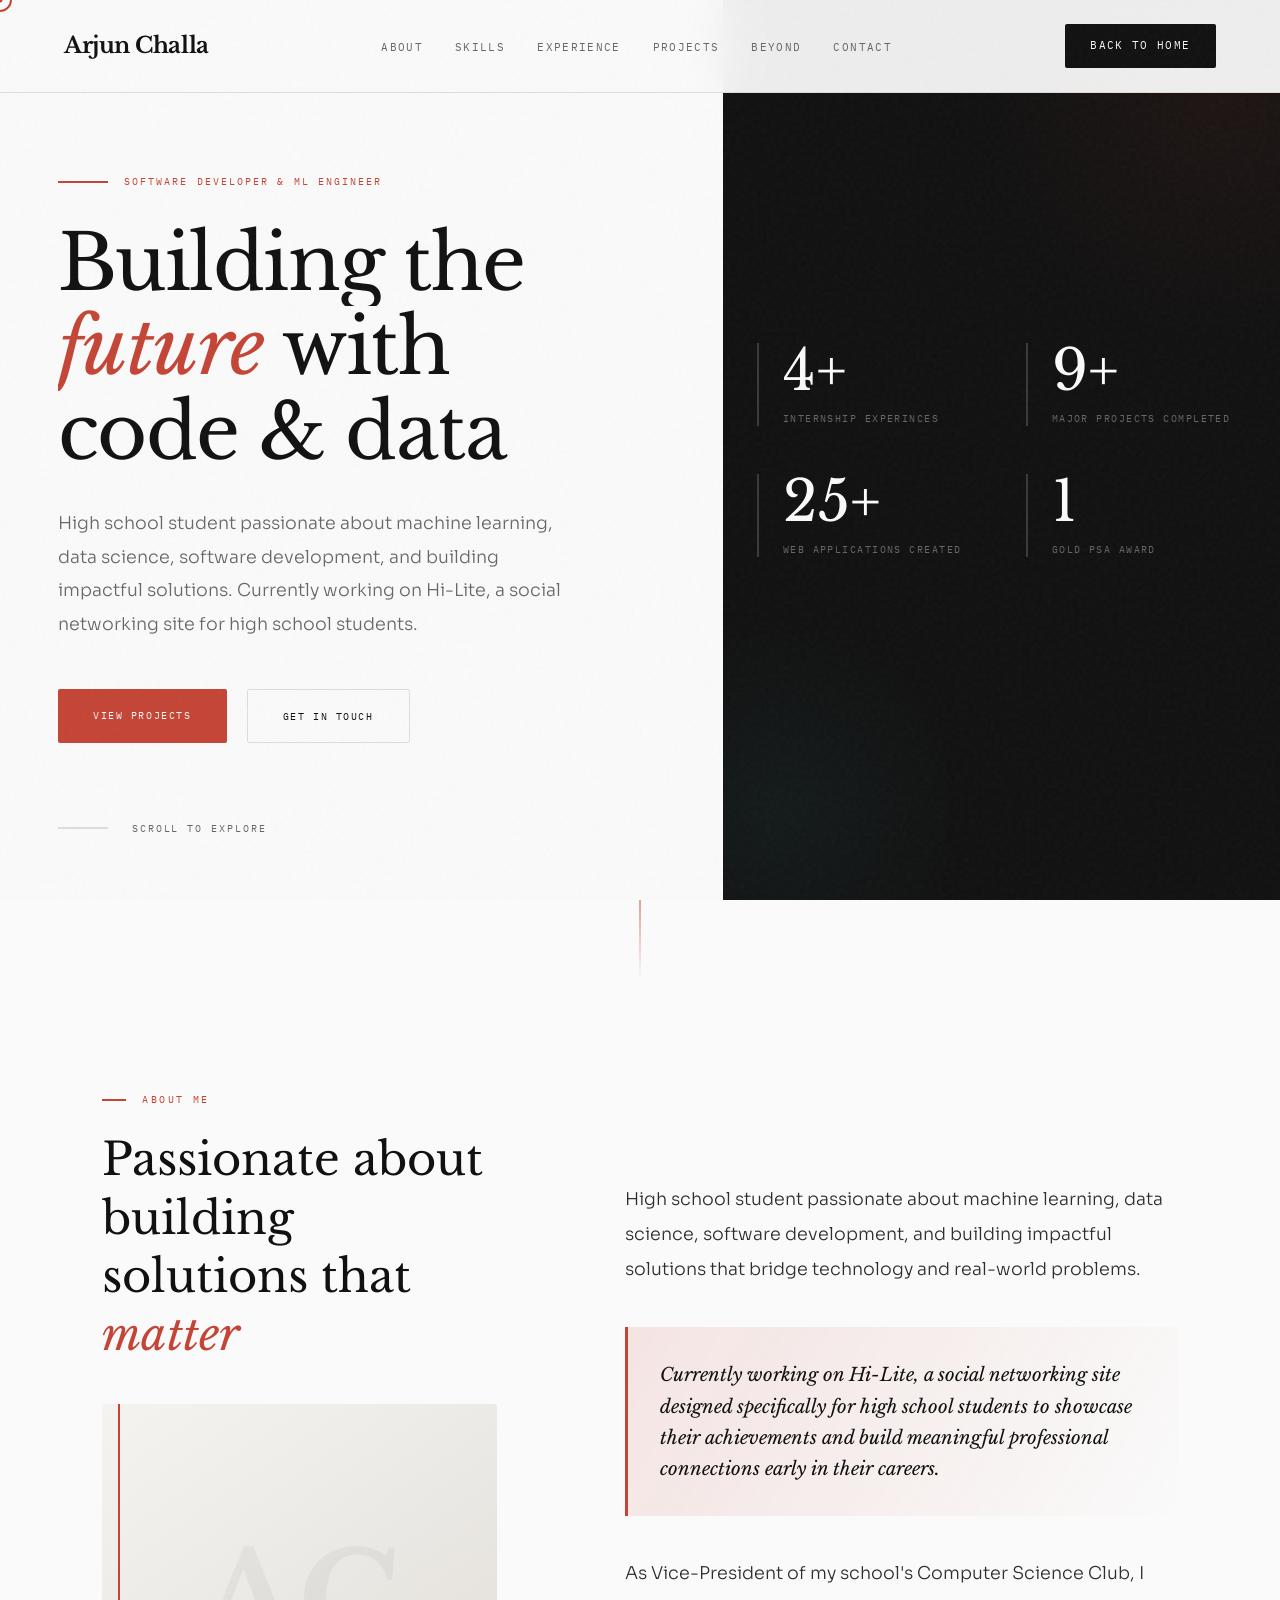
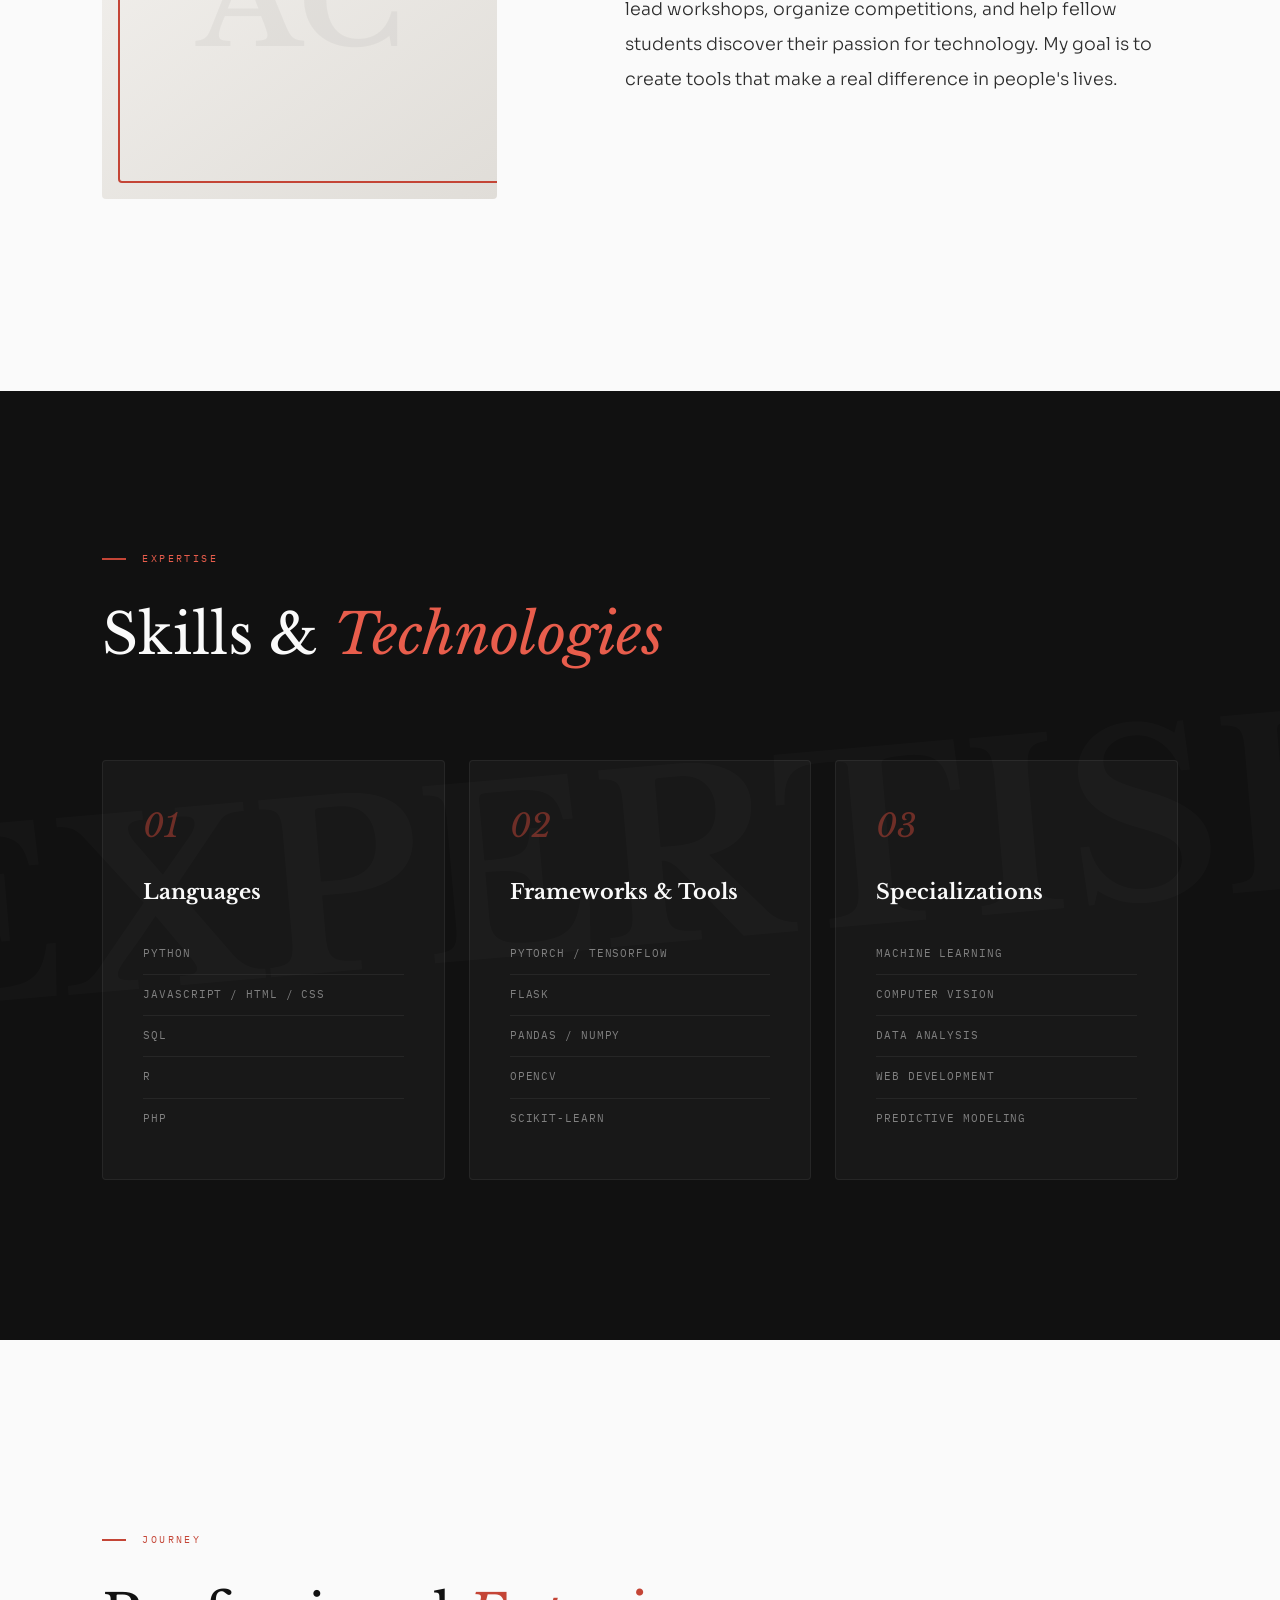
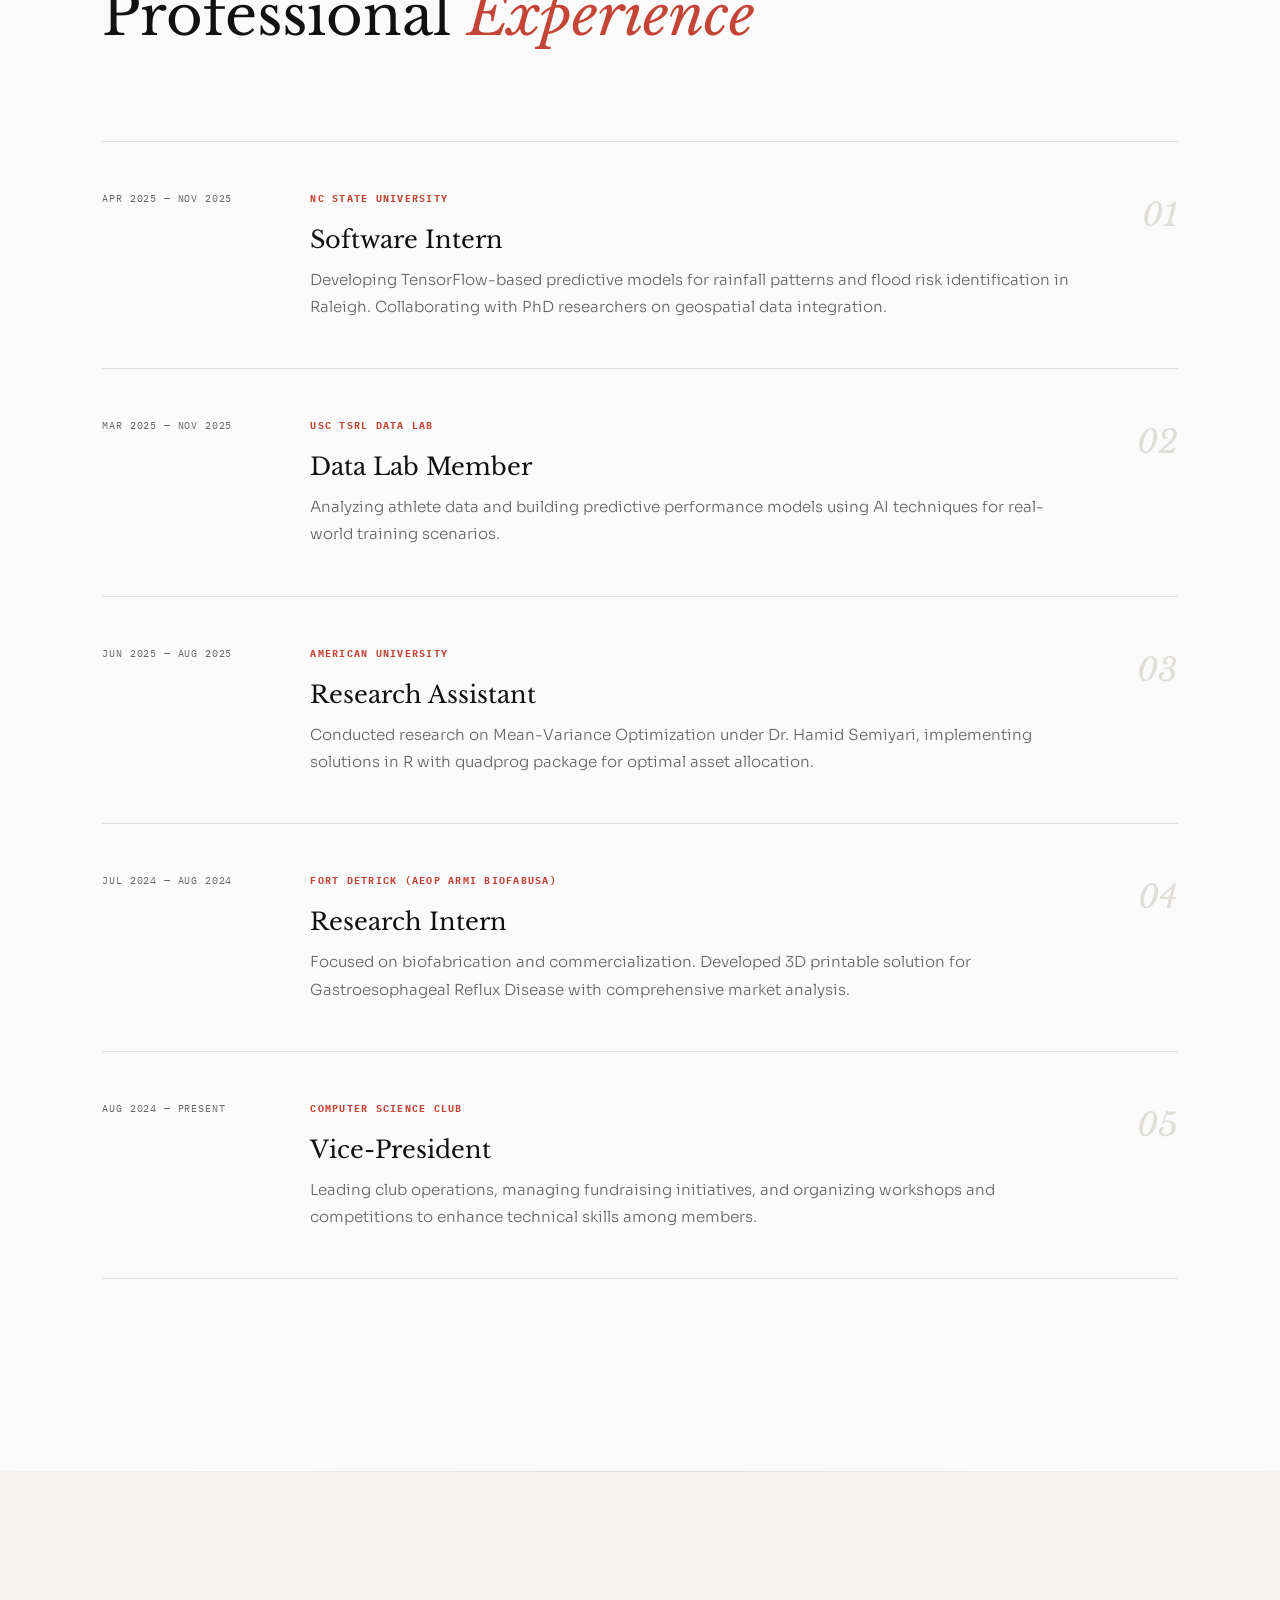
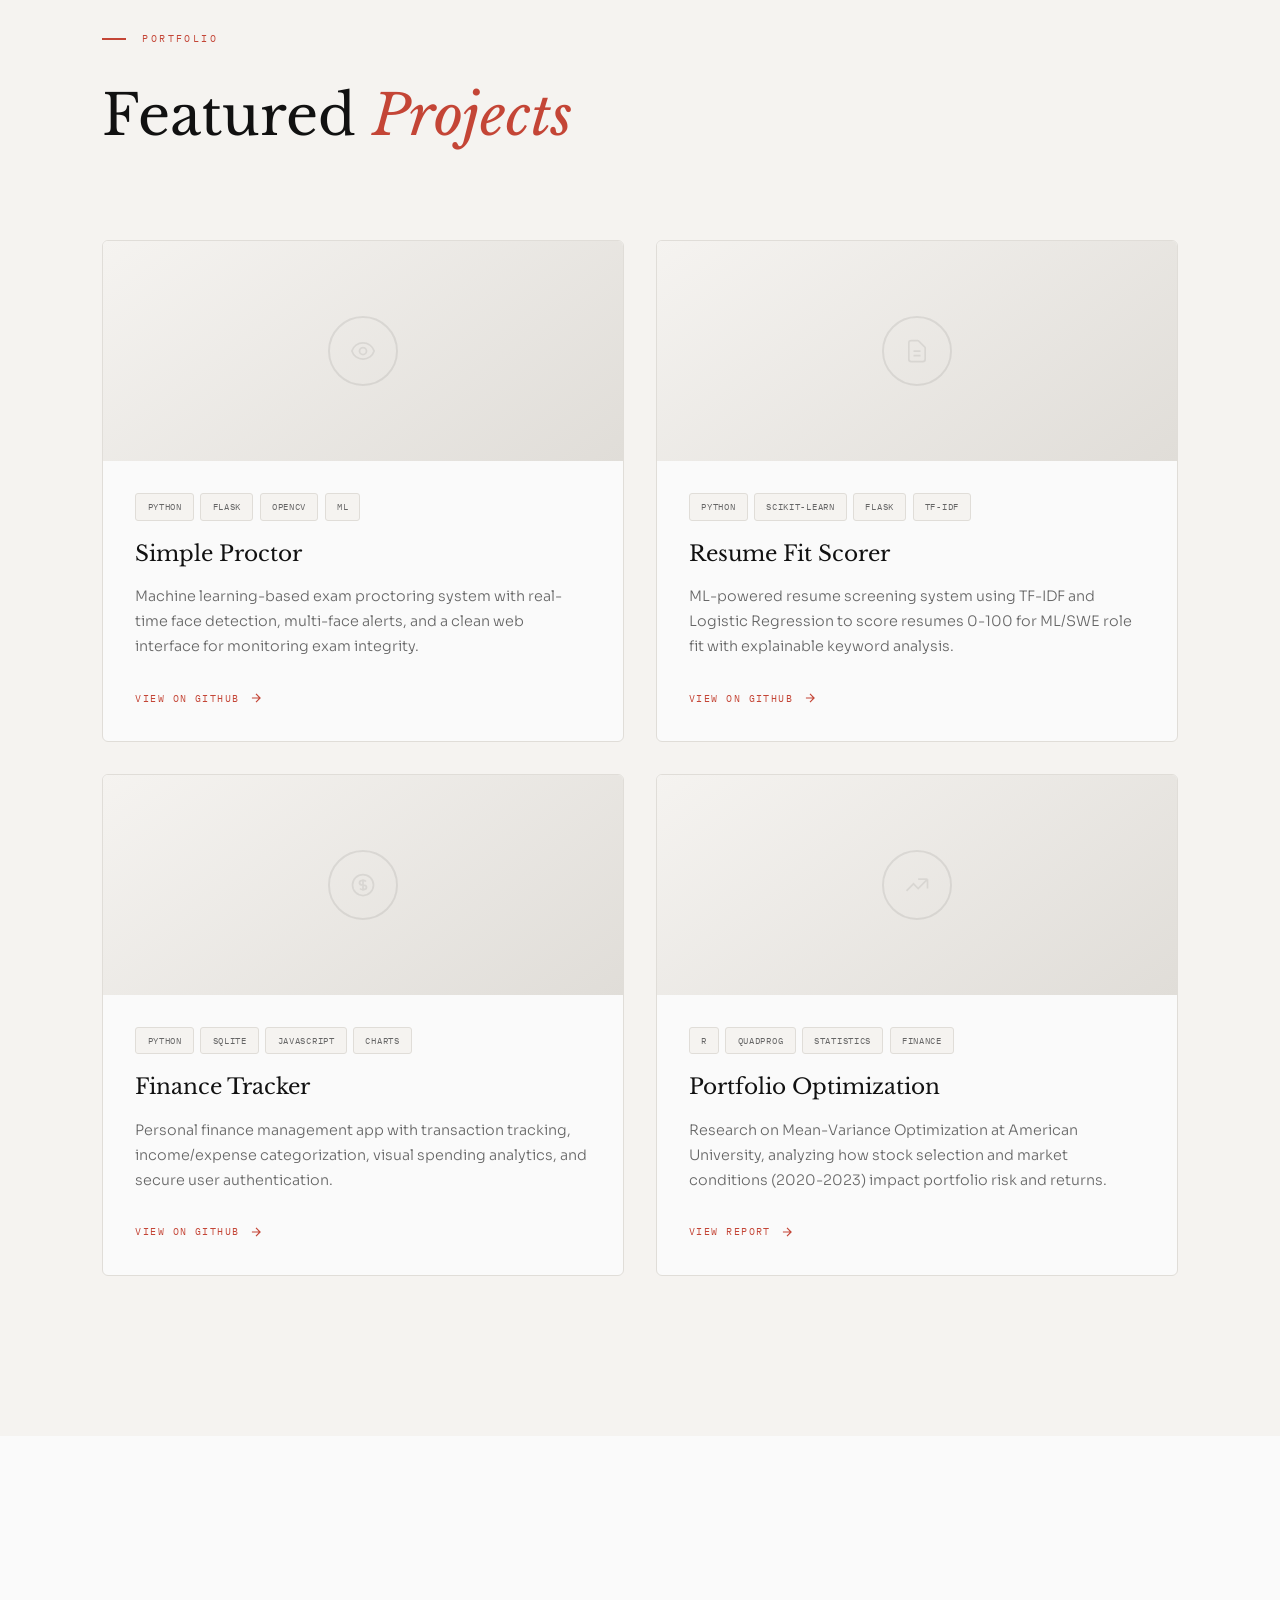
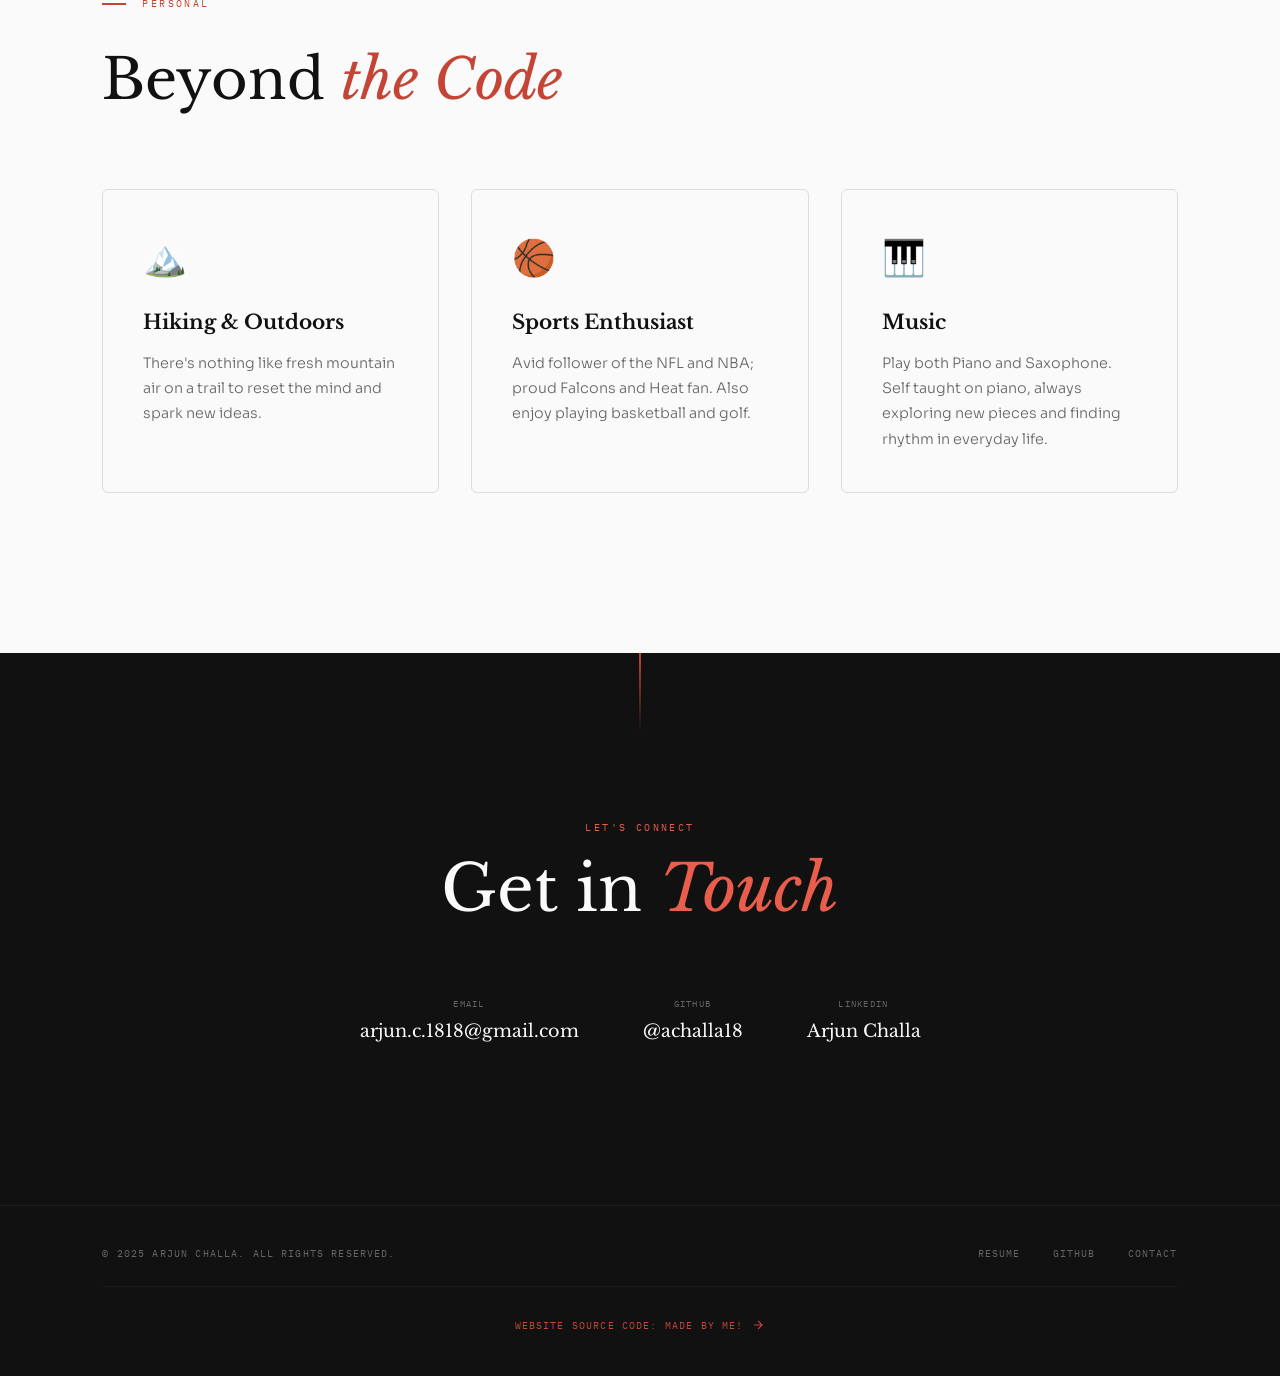
==== commit 691e8cae: "back to home link" ====
--- a/old.html
+++ b/old.html
@@ -1343,7 +1343,7 @@
             <li><a href="#beyond">Beyond</a></li>
             <li><a href="#contact">Contact</a></li>
         </ul>
-        <a href="Arjun_Challa_Resume.pdf" class="nav-resume" target="_blank">Resume</a>
+        <a href="index.html" class="nav-resume" target="_blank">Back to Home</a>
     </nav>
 
     <!-- Hero Section -->
